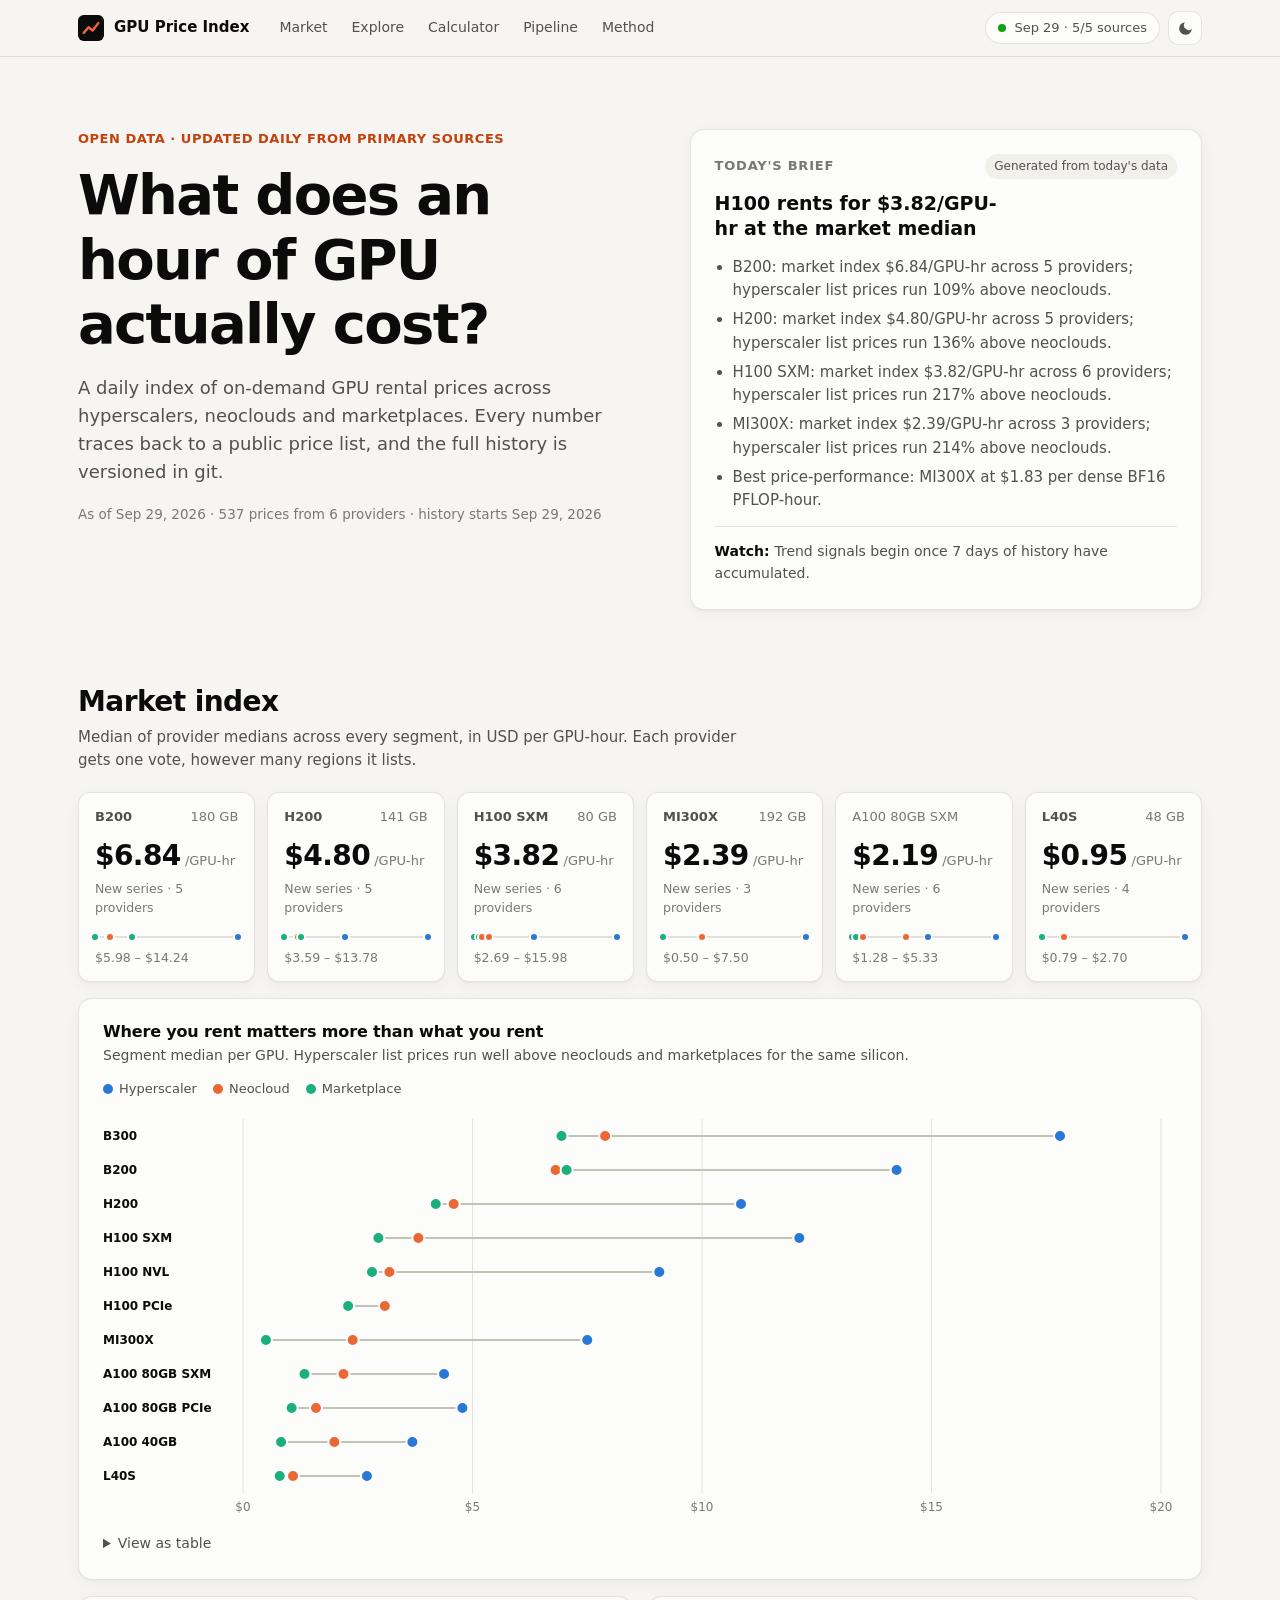
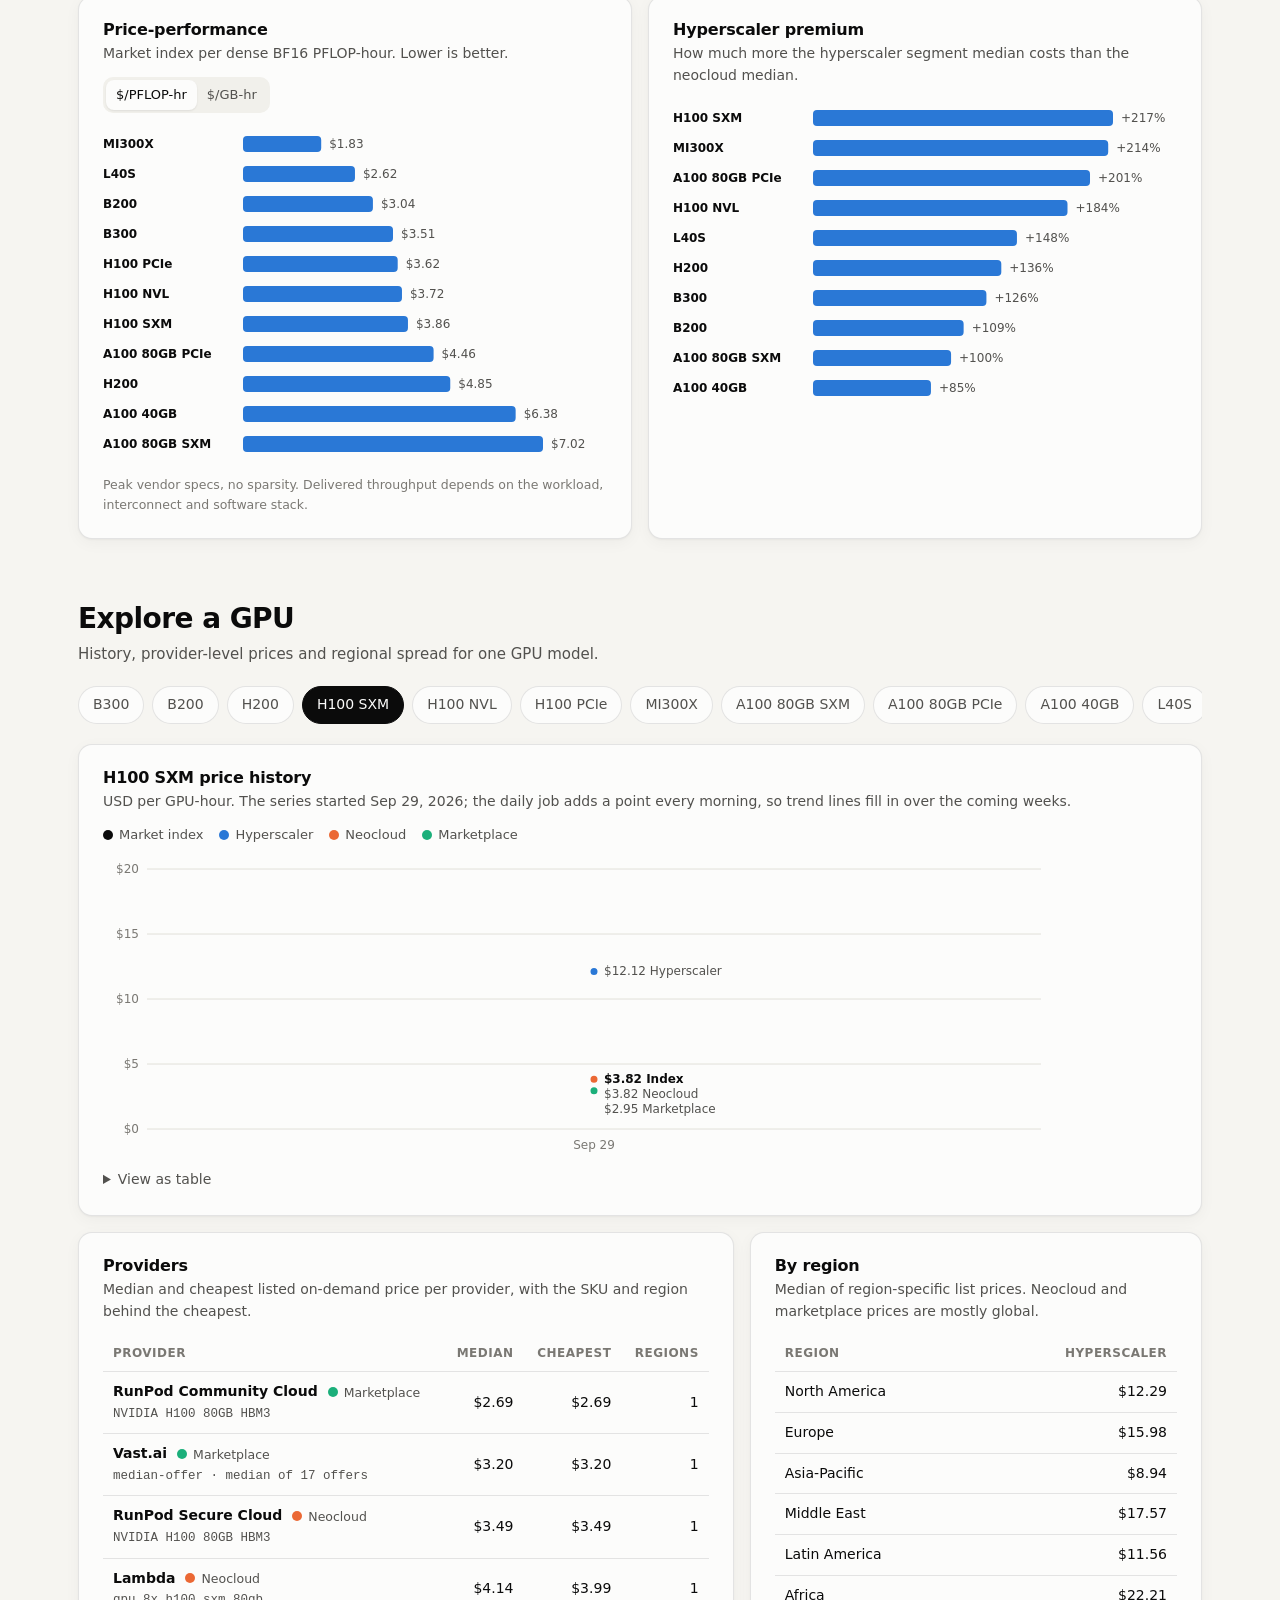
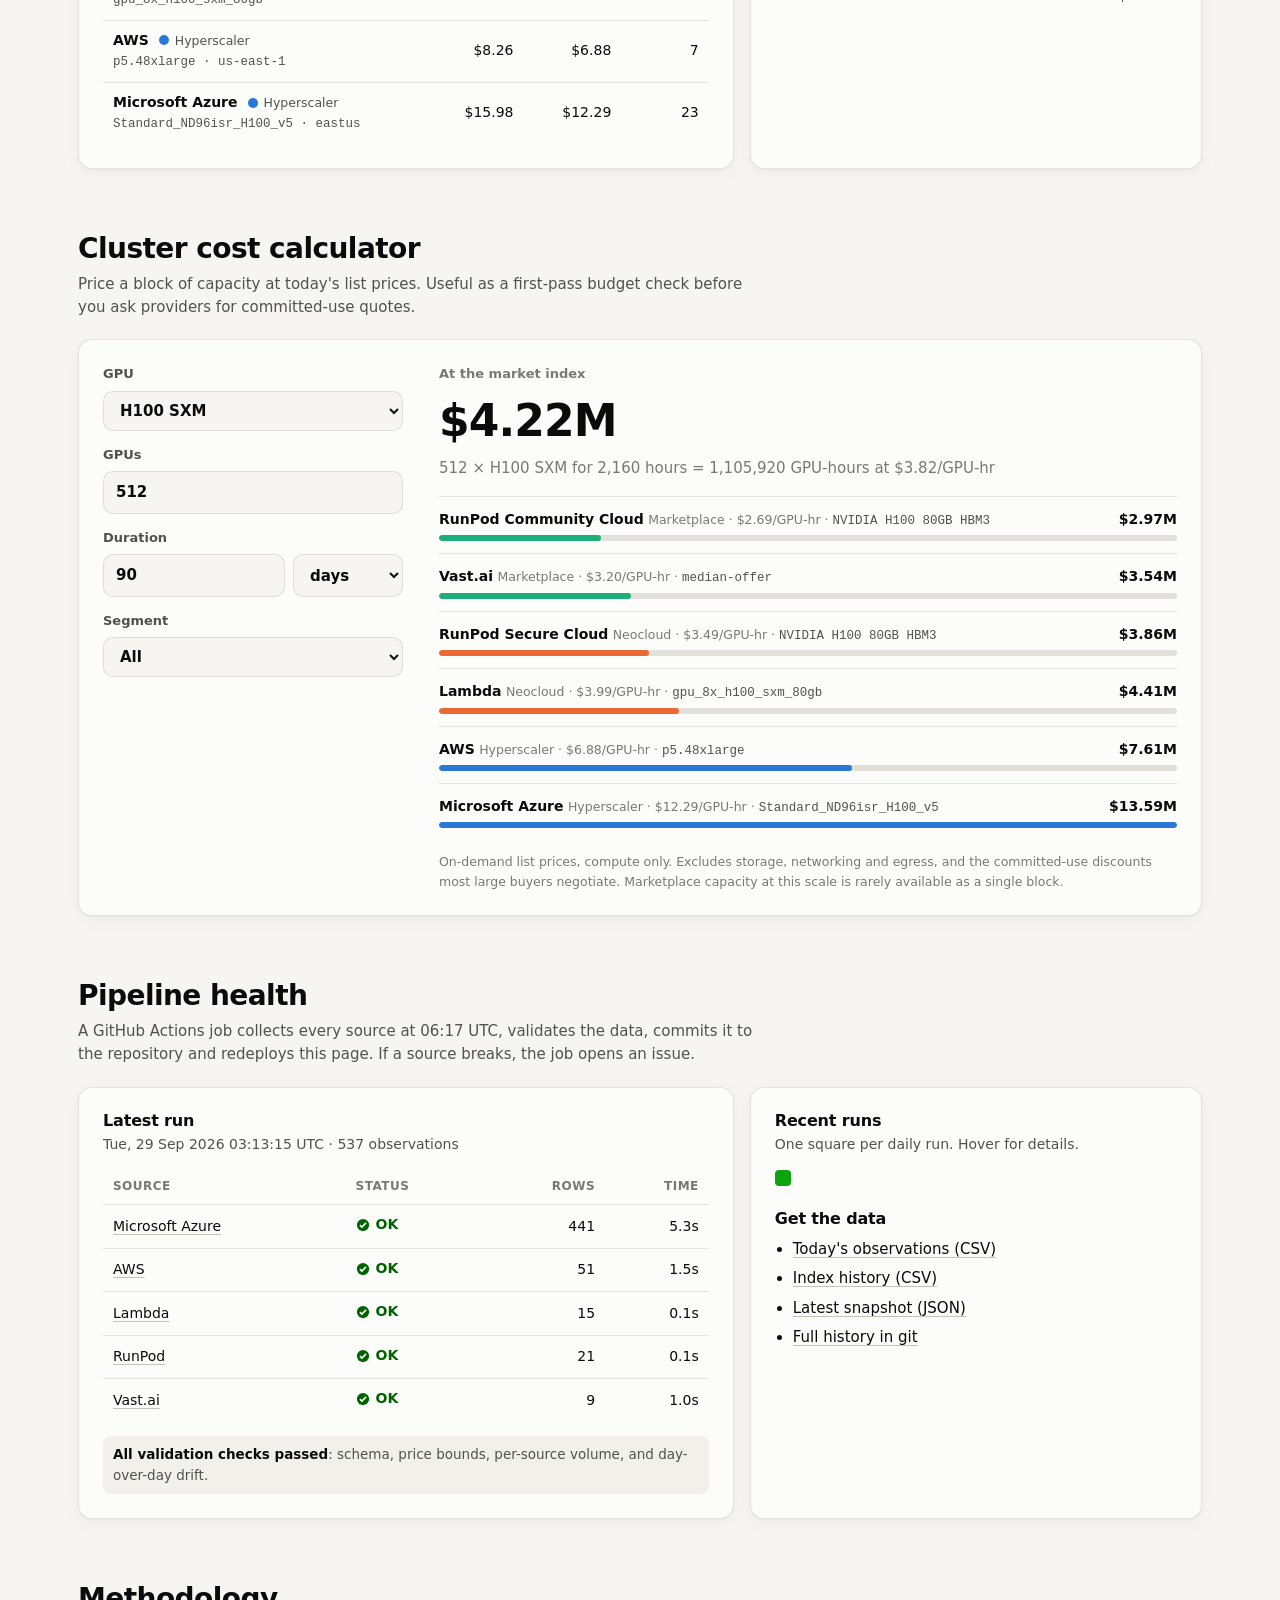
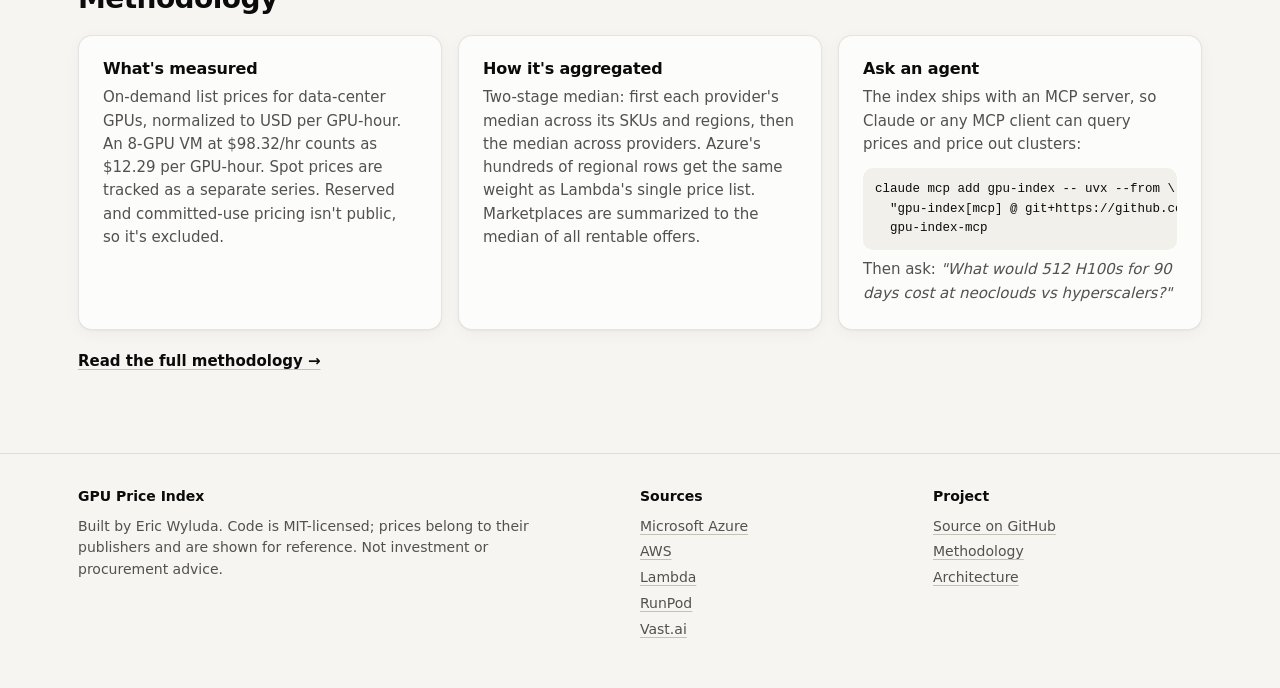
==== site/index.html @ b6bb9675 "Add dashboard, daily automation, docs and packaging - Static dashboard (site/): market tiles, segmen" ====
<!doctype html>
<html lang="en">
<head>
  <meta charset="utf-8">
  <meta name="viewport" content="width=device-width, initial-scale=1">
  <title>GPU Price Index</title>
  <meta name="description" content="An open, daily index of GPU rental prices across hyperscalers, neoclouds and marketplaces, built from primary sources.">
  <meta property="og:title" content="GPU Price Index">
  <meta property="og:description" content="Daily H100, H200, B200, MI300X and A100 rental prices from AWS, Azure, Lambda, RunPod and Vast.ai, with methodology, history and a cluster cost calculator.">
  <link rel="icon" href="data:image/svg+xml,%3Csvg xmlns='http://www.w3.org/2000/svg' viewBox='0 0 32 32'%3E%3Crect width='32' height='32' rx='7' fill='%230b0b0b'/%3E%3Cpath d='M7 22l6-7 5 4 7-9' stroke='%23eb6834' stroke-width='3' fill='none' stroke-linecap='round' stroke-linejoin='round'/%3E%3C/svg%3E">
  <link rel="stylesheet" href="styles.css">
  <script>
    try {
      const t = new URLSearchParams(location.search).get("theme") || localStorage.getItem("theme");
      if (t === "light" || t === "dark") document.documentElement.dataset.theme = t;
    } catch (_) {}
  </script>
  <script type="module" src="app.js"></script>
</head>
<body>
  <a class="skip" href="#main">Skip to content</a>
  <header class="topbar">
    <div class="wrap topbar-inner">
      <a class="brand" href="#top" aria-label="GPU Price Index home">
        <svg viewBox="0 0 32 32" aria-hidden="true"><rect width="32" height="32" rx="7"/><path d="M7 22l6-7 5 4 7-9"/></svg>
        <span>GPU Price Index</span>
      </a>
      <nav class="nav" aria-label="Sections">
        <a href="#market">Market</a>
        <a href="#explore">Explore</a>
        <a href="#calculator">Calculator</a>
        <a href="#pipeline">Pipeline</a>
        <a href="#method">Method</a>
      </nav>
      <div class="topbar-right">
        <a id="status-pill" class="pill" href="#pipeline"><span class="dot"></span><span>Loading…</span></a>
        <button id="theme-toggle" class="icon-btn" type="button" aria-label="Toggle dark mode">
          <svg viewBox="0 0 24 24" aria-hidden="true"><path d="M21 12.8A9 9 0 1 1 11.2 3a7 7 0 0 0 9.8 9.8z"/></svg>
        </button>
      </div>
    </div>
  </header>

  <main id="main">
    <section class="hero wrap" id="top">
      <div class="hero-copy">
        <p class="eyebrow">Open data · updated daily from primary sources</p>
        <h1>What does an hour of GPU actually cost?</h1>
        <p class="lede">A daily index of on-demand GPU rental prices across hyperscalers, neoclouds and marketplaces. Every number traces back to a public price list, and the full history is versioned in git.</p>
        <p class="asof" id="asof"></p>
      </div>
      <article class="brief card" id="brief" aria-live="polite">
        <div class="brief-head">
          <h2>Today's brief</h2>
          <span class="badge" id="brief-badge"></span>
        </div>
        <p class="brief-headline" id="brief-headline"></p>
        <ul id="brief-bullets"></ul>
        <p class="brief-watch" id="brief-watch"></p>
      </article>
    </section>

    <section class="wrap section" id="market" aria-labelledby="market-title">
      <div class="section-head">
        <h2 id="market-title">Market index</h2>
        <p>Median of provider medians across every segment, in USD per GPU-hour. Each provider gets one vote, however many regions it lists.</p>
      </div>
      <div class="tiles" id="tiles"></div>

      <div class="card chart-card">
        <div class="chart-head">
          <div>
            <h3>Where you rent matters more than what you rent</h3>
            <p class="sub">Segment median per GPU. Hyperscaler list prices run well above neoclouds and marketplaces for the same silicon.</p>
          </div>
          <div class="legend" aria-hidden="true">
            <span><i class="sw sw-hyperscaler"></i>Hyperscaler</span>
            <span><i class="sw sw-neocloud"></i>Neocloud</span>
            <span><i class="sw sw-marketplace"></i>Marketplace</span>
          </div>
        </div>
        <div id="ladder" class="chart" role="img" aria-label="Dot plot of segment prices per GPU"></div>
        <details class="table-view"><summary>View as table</summary><div id="ladder-table"></div></details>
      </div>

      <div class="grid-2">
        <div class="card chart-card">
          <div class="chart-head">
            <div>
              <h3>Price-performance</h3>
              <p class="sub" id="perf-sub">Market index per dense BF16 PFLOP-hour. Lower is better.</p>
            </div>
            <div class="seg-control" role="group" aria-label="Price-performance metric">
              <button type="button" data-metric="pflop" aria-pressed="true">$/PFLOP-hr</button>
              <button type="button" data-metric="memory" aria-pressed="false">$/GB-hr</button>
            </div>
          </div>
          <div id="perf" class="chart"></div>
          <p class="footnote">Peak vendor specs, no sparsity. Delivered throughput depends on the workload, interconnect and software stack.</p>
        </div>
        <div class="card chart-card">
          <div class="chart-head">
            <div>
              <h3>Hyperscaler premium</h3>
              <p class="sub">How much more the hyperscaler segment median costs than the neocloud median.</p>
            </div>
          </div>
          <div id="premium" class="chart"></div>
        </div>
      </div>
    </section>

    <section class="wrap section" id="explore" aria-labelledby="explore-title">
      <div class="section-head">
        <h2 id="explore-title">Explore a GPU</h2>
        <p>History, provider-level prices and regional spread for one GPU model.</p>
      </div>
      <div class="filter-row" role="radiogroup" aria-label="GPU model" id="gpu-picker"></div>

      <div class="card chart-card">
        <div class="chart-head">
          <div>
            <h3 id="history-title">Price history</h3>
            <p class="sub" id="history-sub"></p>
          </div>
          <div class="legend" id="history-legend" aria-hidden="true"></div>
        </div>
        <div id="history" class="chart"></div>
        <details class="table-view"><summary>View as table</summary><div id="history-table"></div></details>
      </div>

      <div class="grid-2 grid-wide-left">
        <div class="card">
          <h3>Providers</h3>
          <p class="sub">Median and cheapest listed on-demand price per provider, with the SKU and region behind the cheapest.</p>
          <div class="table-wrap" id="providers"></div>
        </div>
        <div class="card">
          <h3>By region</h3>
          <p class="sub">Median of region-specific list prices. Neocloud and marketplace prices are mostly global.</p>
          <div class="table-wrap" id="regional"></div>
        </div>
      </div>
    </section>

    <section class="wrap section" id="calculator" aria-labelledby="calc-title">
      <div class="section-head">
        <h2 id="calc-title">Cluster cost calculator</h2>
        <p>Price a block of capacity at today's list prices. Useful as a first-pass budget check before you ask providers for committed-use quotes.</p>
      </div>
      <div class="card calc">
        <form id="calc-form" class="calc-form" autocomplete="off">
          <label>GPU<select id="calc-gpu" name="gpu"></select></label>
          <label>GPUs<input id="calc-count" name="count" type="number" inputmode="numeric" min="1" step="1" value="512"></label>
          <label>Duration
            <span class="joined">
              <input id="calc-duration" name="duration" type="number" inputmode="decimal" min="1" step="1" value="90">
              <select id="calc-unit" name="unit">
                <option value="1">hours</option>
                <option value="24" selected>days</option>
                <option value="730">months</option>
              </select>
            </span>
          </label>
          <label>Segment
            <select id="calc-segment" name="segment">
              <option value="">All</option>
              <option value="hyperscaler">Hyperscaler</option>
              <option value="neocloud">Neocloud</option>
              <option value="marketplace">Marketplace</option>
            </select>
          </label>
        </form>
        <div class="calc-result">
          <div class="calc-hero">
            <span class="label">At the market index</span>
            <strong id="calc-total"></strong>
            <span class="muted" id="calc-detail"></span>
          </div>
          <div id="calc-quotes"></div>
          <p class="footnote">On-demand list prices, compute only. Excludes storage, networking and egress, and the committed-use discounts most large buyers negotiate. Marketplace capacity at this scale is rarely available as a single block.</p>
        </div>
      </div>
    </section>

    <section class="wrap section" id="pipeline" aria-labelledby="pipeline-title">
      <div class="section-head">
        <h2 id="pipeline-title">Pipeline health</h2>
        <p>A GitHub Actions job collects every source at 06:17 UTC, validates the data, commits it to the repository and redeploys this page. If a source breaks, the job opens an issue.</p>
      </div>
      <div class="grid-2 grid-wide-left">
        <div class="card">
          <h3>Latest run</h3>
          <p class="sub" id="run-sub"></p>
          <div class="table-wrap" id="sources"></div>
          <div id="validation"></div>
        </div>
        <div class="card">
          <h3>Recent runs</h3>
          <p class="sub">One square per daily run. Hover for details.</p>
          <div id="runs" class="runs"></div>
          <h3 class="mt">Get the data</h3>
          <ul class="downloads">
            <li><a href="data/observations-latest.csv" download>Today's observations (CSV)</a></li>
            <li><a href="data/index-history.csv" download>Index history (CSV)</a></li>
            <li><a href="data/latest.json">Latest snapshot (JSON)</a></li>
            <li><a href="https://github.com/ewyluda/gpu-rental-rate/tree/main/data/observations">Full history in git</a></li>
          </ul>
        </div>
      </div>
    </section>

    <section class="wrap section" id="method" aria-labelledby="method-title">
      <div class="section-head">
        <h2 id="method-title">Methodology</h2>
      </div>
      <div class="grid-3">
        <div class="card prose">
          <h3>What's measured</h3>
          <p>On-demand list prices for data-center GPUs, normalized to USD per GPU-hour. An 8-GPU VM at $98.32/hr counts as $12.29 per GPU-hour. Spot prices are tracked as a separate series. Reserved and committed-use pricing isn't public, so it's excluded.</p>
        </div>
        <div class="card prose">
          <h3>How it's aggregated</h3>
          <p>Two-stage median: first each provider's median across its SKUs and regions, then the median across providers. Azure's hundreds of regional rows get the same weight as Lambda's single price list. Marketplaces are summarized to the median of all rentable offers.</p>
        </div>
        <div class="card prose">
          <h3>Ask an agent</h3>
          <p>The index ships with an MCP server, so Claude or any MCP client can query prices and price out clusters:</p>
          <pre><code>claude mcp add gpu-index -- uvx --from \
  "gpu-index[mcp] @ git+https://github.com/ewyluda/gpu-rental-rate" \
  gpu-index-mcp</code></pre>
          <p>Then ask: <em>"What would 512 H100s for 90 days cost at neoclouds vs hyperscalers?"</em></p>
        </div>
      </div>
      <p class="method-link"><a href="https://github.com/ewyluda/gpu-rental-rate/blob/main/docs/methodology.md">Read the full methodology →</a></p>
    </section>
  </main>

  <footer class="footer">
    <div class="wrap footer-inner">
      <div>
        <strong>GPU Price Index</strong>
        <p>Built by Eric Wyluda. Code is MIT-licensed; prices belong to their publishers and are shown for reference. Not investment or procurement advice.</p>
      </div>
      <div>
        <strong>Sources</strong>
        <ul id="source-links"></ul>
      </div>
      <div>
        <strong>Project</strong>
        <ul>
          <li><a href="https://github.com/ewyluda/gpu-rental-rate">Source on GitHub</a></li>
          <li><a href="https://github.com/ewyluda/gpu-rental-rate/blob/main/docs/methodology.md">Methodology</a></li>
          <li><a href="https://github.com/ewyluda/gpu-rental-rate/blob/main/docs/architecture.md">Architecture</a></li>
        </ul>
      </div>
    </div>
  </footer>
  <div id="tooltip" class="tooltip" role="status" hidden></div>
</body>
</html>
---- site/styles.css ----
/* ---- Tokens ------------------------------------------------------------ */
:root {
  color-scheme: light;
  --page: #f6f5f1;
  --surface: #fcfcfb;
  --surface-2: #f1f0eb;
  --ink: #0b0b0b;
  --ink-2: #52514e;
  --muted: #7a7873;
  --grid: #e1e0d9;
  --axis: #c3c2b7;
  --border: rgba(11, 11, 11, 0.1);
  --accent: #c2410c;
  --s-hyperscaler: #2a78d6;
  --s-neocloud: #eb6834;
  --s-marketplace: #1baf7a;
  --s-index: #0b0b0b;
  --bar: #2a78d6;
  --good: #0ca30c;
  --good-ink: #006300;
  --warn: #b45309;
  --critical: #d03b3b;
  --shadow: 0 1px 2px rgba(11, 11, 11, 0.04), 0 4px 16px rgba(11, 11, 11, 0.04);
  --radius: 14px;
  --sans: system-ui, -apple-system, "Segoe UI", Roboto, sans-serif;
  --mono: ui-monospace, "SF Mono", Menlo, Consolas, monospace;
}

@media (prefers-color-scheme: dark) {
  :root:not([data-theme="light"]) {
    color-scheme: dark;
    --page: #0d0d0d;
    --surface: #1a1a19;
    --surface-2: #232321;
    --ink: #ffffff;
    --ink-2: #c3c2b7;
    --muted: #8f8d86;
    --grid: #2c2c2a;
    --axis: #45453f;
    --border: rgba(255, 255, 255, 0.1);
    --accent: #f08a5d;
    --s-hyperscaler: #3987e5;
    --s-neocloud: #d95926;
    --s-marketplace: #199e70;
    --s-index: #ffffff;
    --bar: #3987e5;
    --good-ink: #0ca30c;
    --warn: #fab219;
    --shadow: none;
  }
}

:root[data-theme="dark"] {
  color-scheme: dark;
  --page: #0d0d0d;
  --surface: #1a1a19;
  --surface-2: #232321;
  --ink: #ffffff;
  --ink-2: #c3c2b7;
  --muted: #8f8d86;
  --grid: #2c2c2a;
  --axis: #45453f;
  --border: rgba(255, 255, 255, 0.1);
  --accent: #f08a5d;
  --s-hyperscaler: #3987e5;
  --s-neocloud: #d95926;
  --s-marketplace: #199e70;
  --s-index: #ffffff;
  --bar: #3987e5;
  --good-ink: #0ca30c;
  --warn: #fab219;
  --shadow: none;
}

/* ---- Base -------------------------------------------------------------- */
* { box-sizing: border-box; }
html { scroll-behavior: smooth; scroll-padding-top: 72px; }
@media (prefers-reduced-motion: reduce) { html { scroll-behavior: auto; } }
body {
  margin: 0;
  background: var(--page);
  color: var(--ink);
  font: 15px/1.55 var(--sans);
  -webkit-font-smoothing: antialiased;
  overflow-x: hidden;
}
a { color: inherit; text-underline-offset: 3px; text-decoration-color: var(--axis); }
a:hover { text-decoration-color: currentColor; }
h1, h2, h3 { line-height: 1.15; margin: 0; letter-spacing: -0.01em; }
h3 { font-size: 16px; font-weight: 650; }
p { margin: 0; }
.wrap { width: 100%; max-width: 1180px; margin: 0 auto; padding: 0 16px; }
@media (min-width: 720px) { .wrap { padding: 0 28px; } }
.skip { position: absolute; left: -999px; top: 8px; background: var(--surface); padding: 8px 12px; z-index: 50; }
.skip:focus { left: 8px; }
:focus-visible { outline: 2px solid var(--s-hyperscaler); outline-offset: 2px; border-radius: 4px; }
.muted { color: var(--muted); }
.sub { color: var(--ink-2); font-size: 14px; margin-top: 4px; }
.footnote { color: var(--muted); font-size: 12.5px; margin-top: 12px; }
.mt { margin-top: 24px; }
.num { font-variant-numeric: tabular-nums; }

/* ---- Top bar ----------------------------------------------------------- */
.topbar {
  position: sticky; top: 0; z-index: 20;
  background: color-mix(in srgb, var(--page) 85%, transparent);
  backdrop-filter: saturate(1.4) blur(10px);
  border-bottom: 1px solid var(--border);
}
.topbar-inner { display: flex; align-items: center; gap: 20px; height: 56px; }
.brand { display: flex; align-items: center; gap: 10px; font-weight: 700; text-decoration: none; white-space: nowrap; }
.brand svg { width: 26px; height: 26px; }
.brand rect { fill: var(--ink); }
.brand path { stroke: var(--s-neocloud); stroke-width: 3; fill: none; stroke-linecap: round; stroke-linejoin: round; }
.nav { display: none; gap: 4px; }
.nav a { text-decoration: none; color: var(--ink-2); padding: 6px 10px; border-radius: 8px; font-size: 14px; }
.nav a:hover { background: var(--surface-2); color: var(--ink); }
@media (min-width: 900px) { .nav { display: flex; } }
.topbar-right { margin-left: auto; display: flex; align-items: center; gap: 8px; }
.pill {
  display: inline-flex; align-items: center; gap: 8px; text-decoration: none;
  font-size: 13px; color: var(--ink-2); padding: 5px 12px; border-radius: 999px;
  background: var(--surface); border: 1px solid var(--border); white-space: nowrap;
}
.pill .dot { width: 8px; height: 8px; border-radius: 50%; background: var(--muted); }
.pill.ok .dot { background: var(--good); }
.pill.bad .dot { background: var(--critical); }
@media (max-width: 520px) {
  .pill { padding: 5px 10px; }
  .pill span:last-child { display: none; }
  .brand span { font-size: 15px; }
}
.icon-btn {
  width: 34px; height: 34px; display: grid; place-items: center; border-radius: 10px; cursor: pointer;
  background: var(--surface); border: 1px solid var(--border); color: var(--ink-2);
}
.icon-btn svg { width: 17px; height: 17px; fill: currentColor; }

/* ---- Hero -------------------------------------------------------------- */
.hero { display: grid; gap: 28px; padding-top: 48px; padding-bottom: 12px; }
@media (min-width: 960px) { .hero { grid-template-columns: 1.1fr 1fr; align-items: start; padding-top: 72px; gap: 48px; } }
.eyebrow { font-size: 13px; font-weight: 600; letter-spacing: 0.04em; text-transform: uppercase; color: var(--accent); }
.hero h1 { font-size: clamp(34px, 5.4vw, 56px); font-weight: 750; letter-spacing: -0.03em; margin-top: 14px; text-wrap: balance; }
.lede { font-size: 18px; color: var(--ink-2); margin-top: 18px; max-width: 34em; text-wrap: pretty; }
.asof { margin-top: 18px; font-size: 13.5px; color: var(--muted); }

.card { background: var(--surface); border: 1px solid var(--border); border-radius: var(--radius); padding: 20px; box-shadow: var(--shadow); min-width: 0; }
@media (min-width: 720px) { .card { padding: 24px; } }
.brief-head { display: flex; justify-content: space-between; align-items: center; gap: 12px; }
.brief-head h2 { font-size: 13px; text-transform: uppercase; letter-spacing: 0.06em; color: var(--muted); font-weight: 650; }
.badge { font-size: 12px; padding: 3px 9px; border-radius: 999px; background: var(--surface-2); color: var(--ink-2); white-space: nowrap; }
.brief-headline { font-size: 19px; font-weight: 650; margin-top: 12px; line-height: 1.35; text-wrap: balance; }
.brief ul { margin: 14px 0 0; padding-left: 18px; color: var(--ink-2); }
.brief li { margin: 6px 0; }
.brief-watch { margin-top: 14px; padding-top: 14px; border-top: 1px solid var(--border); font-size: 14px; color: var(--ink-2); }
.brief-watch::before { content: "Watch: "; font-weight: 650; color: var(--ink); }

/* ---- Sections ---------------------------------------------------------- */
.section { padding-top: 64px; }
.section-head { margin-bottom: 20px; max-width: 46em; }
.section-head h2 { font-size: 28px; font-weight: 720; letter-spacing: -0.02em; }
.section-head p { color: var(--ink-2); margin-top: 8px; }
.grid-2, .grid-3 { display: grid; gap: 16px; margin-top: 16px; }
@media (min-width: 900px) {
  .grid-2 { grid-template-columns: 1fr 1fr; }
  .grid-wide-left { grid-template-columns: 1.45fr 1fr; }
  .grid-3 { grid-template-columns: repeat(3, 1fr); }
}

/* ---- Tiles ------------------------------------------------------------- */
.tiles { display: grid; gap: 12px; grid-template-columns: repeat(2, minmax(0, 1fr)); margin-bottom: 16px; }
@media (min-width: 720px) { .tiles { grid-template-columns: repeat(3, minmax(0, 1fr)); } }
@media (min-width: 1080px) { .tiles { grid-template-columns: repeat(6, minmax(0, 1fr)); } }
.tile {
  background: var(--surface); border: 1px solid var(--border); border-radius: 12px; padding: 14px 16px;
  text-align: left; font: inherit; color: inherit; cursor: pointer; box-shadow: var(--shadow);
  transition: border-color 0.15s;
}
.tile:hover { border-color: var(--axis); }
.tile-name { font-size: 13px; color: var(--ink-2); font-weight: 600; display: flex; justify-content: space-between; gap: 6px; }
.tile-name span:last-child { color: var(--muted); font-weight: 500; }
.tile-value { font-size: 28px; font-weight: 720; letter-spacing: -0.02em; margin-top: 6px; }
.tile-value small { font-size: 13px; font-weight: 500; color: var(--muted); letter-spacing: 0; }
.tile-meta { font-size: 12.5px; color: var(--muted); margin-top: 2px; }
.range { position: relative; height: 18px; margin-top: 10px; }
.range::before { content: ""; position: absolute; left: 0; right: 0; top: 8px; height: 2px; border-radius: 2px; background: var(--grid); }
.range i { position: absolute; top: 4px; width: 10px; height: 10px; margin-left: -5px; border-radius: 50%; border: 2px solid var(--surface); }

/* ---- Charts ------------------------------------------------------------ */
.chart-card { margin-top: 16px; }
.grid-2 .chart-card { margin-top: 0; }
.chart-head { display: flex; flex-wrap: wrap; justify-content: space-between; align-items: flex-start; gap: 12px 24px; margin-bottom: 12px; }
.chart { width: 100%; min-height: 60px; }
.chart svg { display: block; width: 100%; height: auto; overflow: visible; }
.chart text { fill: var(--muted); font: 12px var(--sans); font-variant-numeric: tabular-nums; }
.chart .label { fill: var(--ink); font-weight: 600; }
.chart .label-2 { fill: var(--ink-2); }
.chart .gridline { stroke: var(--grid); stroke-width: 1; }
.chart .axisline { stroke: var(--axis); stroke-width: 1; }
.chart .connector { stroke: var(--axis); stroke-width: 2; stroke-linecap: round; }
.chart .dot { stroke: var(--surface); stroke-width: 2; }
.chart .hit { fill: transparent; cursor: default; }
.chart .hit:hover + .dot, .chart .row:hover .dot { r: 7; }
.chart .bar { fill: var(--bar); }
.chart .row:hover .bar { opacity: 0.85; }
.chart .line { fill: none; stroke-width: 2; stroke-linejoin: round; stroke-linecap: round; }
.chart .crosshair { stroke: var(--axis); stroke-width: 1; }
.chart .empty { fill: var(--muted); font-size: 13px; }
.legend { display: flex; flex-wrap: wrap; gap: 6px 16px; font-size: 13px; color: var(--ink-2); }
.legend span { display: inline-flex; align-items: center; gap: 6px; white-space: nowrap; }
.sw { width: 10px; height: 10px; border-radius: 50%; display: inline-block; }
.sw-line { width: 14px; height: 2px; border-radius: 2px; }
.sw-hyperscaler { background: var(--s-hyperscaler); }
.sw-neocloud { background: var(--s-neocloud); }
.sw-marketplace { background: var(--s-marketplace); }
.sw-index { background: var(--s-index); }
.seg-control { display: inline-flex; background: var(--surface-2); border-radius: 10px; padding: 3px; }
.seg-control button {
  font: inherit; font-size: 13px; border: 0; background: transparent; color: var(--ink-2);
  padding: 5px 10px; border-radius: 8px; cursor: pointer;
}
.seg-control button[aria-pressed="true"] { background: var(--surface); color: var(--ink); box-shadow: 0 1px 2px rgba(0, 0, 0, 0.08); }
.table-view { margin-top: 12px; font-size: 14px; }
.table-view summary { cursor: pointer; color: var(--ink-2); }
.table-view[open] summary { margin-bottom: 8px; }

.tooltip {
  position: fixed; z-index: 40; pointer-events: none; min-width: 140px; max-width: 280px;
  background: var(--surface); color: var(--ink); border: 1px solid var(--border); border-radius: 10px;
  padding: 10px 12px; font-size: 13px; box-shadow: 0 8px 24px rgba(0, 0, 0, 0.14);
}
.tooltip b { display: block; margin-bottom: 4px; }
.tooltip .tt-row { display: flex; justify-content: space-between; gap: 16px; font-variant-numeric: tabular-nums; }
.tooltip .tt-row span:first-child { display: inline-flex; align-items: center; gap: 6px; color: var(--ink-2); }

/* ---- Filters & tables -------------------------------------------------- */
.filter-row { display: flex; gap: 8px; overflow-x: auto; padding-bottom: 4px; scrollbar-width: thin; }
.chip {
  font: inherit; font-size: 14px; white-space: nowrap; cursor: pointer; padding: 7px 14px; border-radius: 999px;
  border: 1px solid var(--border); background: var(--surface); color: var(--ink-2);
}
.chip[aria-checked="true"] { background: var(--ink); color: var(--surface); border-color: var(--ink); }
.table-wrap { overflow-x: auto; margin-top: 12px; }
table { width: 100%; border-collapse: collapse; font-size: 14px; }
th, td { text-align: left; padding: 9px 10px; border-bottom: 1px solid var(--border); white-space: nowrap; }
th { font-size: 12px; font-weight: 600; color: var(--muted); text-transform: uppercase; letter-spacing: 0.04em; }
td.r, th.r { text-align: right; font-variant-numeric: tabular-nums; }
tr:last-child td { border-bottom: 0; }
.mono { font-family: var(--mono); font-size: 12.5px; color: var(--ink-2); }
.seg-tag { display: inline-flex; align-items: center; gap: 6px; font-size: 12.5px; color: var(--ink-2); }
.prov { display: flex; flex-wrap: wrap; align-items: center; gap: 4px 10px; }
td .mono { margin-top: 2px; }
.wrap-any { white-space: normal; overflow-wrap: anywhere; }
#providers td:first-child { white-space: normal; min-width: 220px; }

/* ---- Calculator -------------------------------------------------------- */
.calc { display: grid; gap: 24px; }
@media (min-width: 900px) { .calc { grid-template-columns: 300px 1fr; gap: 36px; } }
.calc-form { display: grid; gap: 14px; align-content: start; }
.calc-form label { display: grid; gap: 6px; font-size: 13px; font-weight: 600; color: var(--ink-2); }
.calc-form input, .calc-form select {
  font: inherit; font-size: 15px; color: var(--ink); background: var(--page); width: 100%; min-width: 0;
  border: 1px solid var(--border); border-radius: 10px; padding: 9px 12px;
}
.joined { display: grid; grid-template-columns: 1fr 110px; gap: 8px; }
.calc-hero { display: grid; gap: 2px; padding-bottom: 16px; border-bottom: 1px solid var(--border); }
.calc-hero .label { font-size: 13px; color: var(--muted); font-weight: 600; }
.calc-hero strong { font-size: clamp(32px, 5vw, 44px); font-weight: 750; letter-spacing: -0.02em; }
.quote { display: grid; grid-template-columns: minmax(0, 1fr) auto; gap: 4px 16px; padding: 12px 0; border-bottom: 1px solid var(--border); font-size: 14px; }
.quote:last-child { border-bottom: 0; }
.quote .q-total { font-weight: 650; font-variant-numeric: tabular-nums; text-align: right; }
.quote .q-meta { color: var(--muted); font-size: 12.5px; }
.quote .q-bar { grid-column: 1 / -1; height: 6px; border-radius: 3px; background: var(--grid); overflow: hidden; }
.quote .q-bar i { display: block; height: 100%; border-radius: 3px; }

/* ---- Pipeline ---------------------------------------------------------- */
.status { display: inline-flex; align-items: center; gap: 6px; font-weight: 600; }
.status svg { width: 14px; height: 14px; }
.status.ok { color: var(--good-ink); }
.status.bad { color: var(--critical); }
.notes { margin: 14px 0 0; padding: 0; list-style: none; font-size: 13.5px; }
.notes li { padding: 8px 10px; border-radius: 8px; background: var(--surface-2); margin-top: 6px; color: var(--ink-2); }
.notes li strong { color: var(--ink); }
.runs { display: flex; flex-wrap: wrap; gap: 4px; margin-top: 14px; }
.runs i { width: 16px; height: 16px; border-radius: 4px; background: var(--good); }
.runs i.bad { background: var(--critical); }
.runs i.none { background: var(--grid); }
.downloads { margin: 10px 0 0; padding-left: 18px; }
.downloads li { margin: 6px 0; }

/* ---- Method & footer --------------------------------------------------- */
.prose p { color: var(--ink-2); margin-top: 8px; }
pre { background: var(--surface-2); border-radius: 10px; padding: 12px; overflow-x: auto; font-size: 12.5px; margin: 12px 0 0; }
code { font-family: var(--mono); }
.method-link { margin-top: 20px; font-weight: 600; }
.footer { margin-top: 80px; border-top: 1px solid var(--border); padding: 32px 0 48px; font-size: 14px; color: var(--ink-2); }
.footer-inner { display: grid; gap: 24px; }
@media (min-width: 900px) { .footer-inner { grid-template-columns: 2fr 1fr 1fr; } }
.footer strong { color: var(--ink); }
.footer p { margin-top: 8px; max-width: 36em; }
.footer ul { list-style: none; padding: 0; margin: 8px 0 0; }
.footer li { margin: 4px 0; }

.loading .chart, .loading .tiles { opacity: 0.5; }

@media (forced-colors: active) {
  .dot, .sw, .runs i { forced-color-adjust: none; }
}
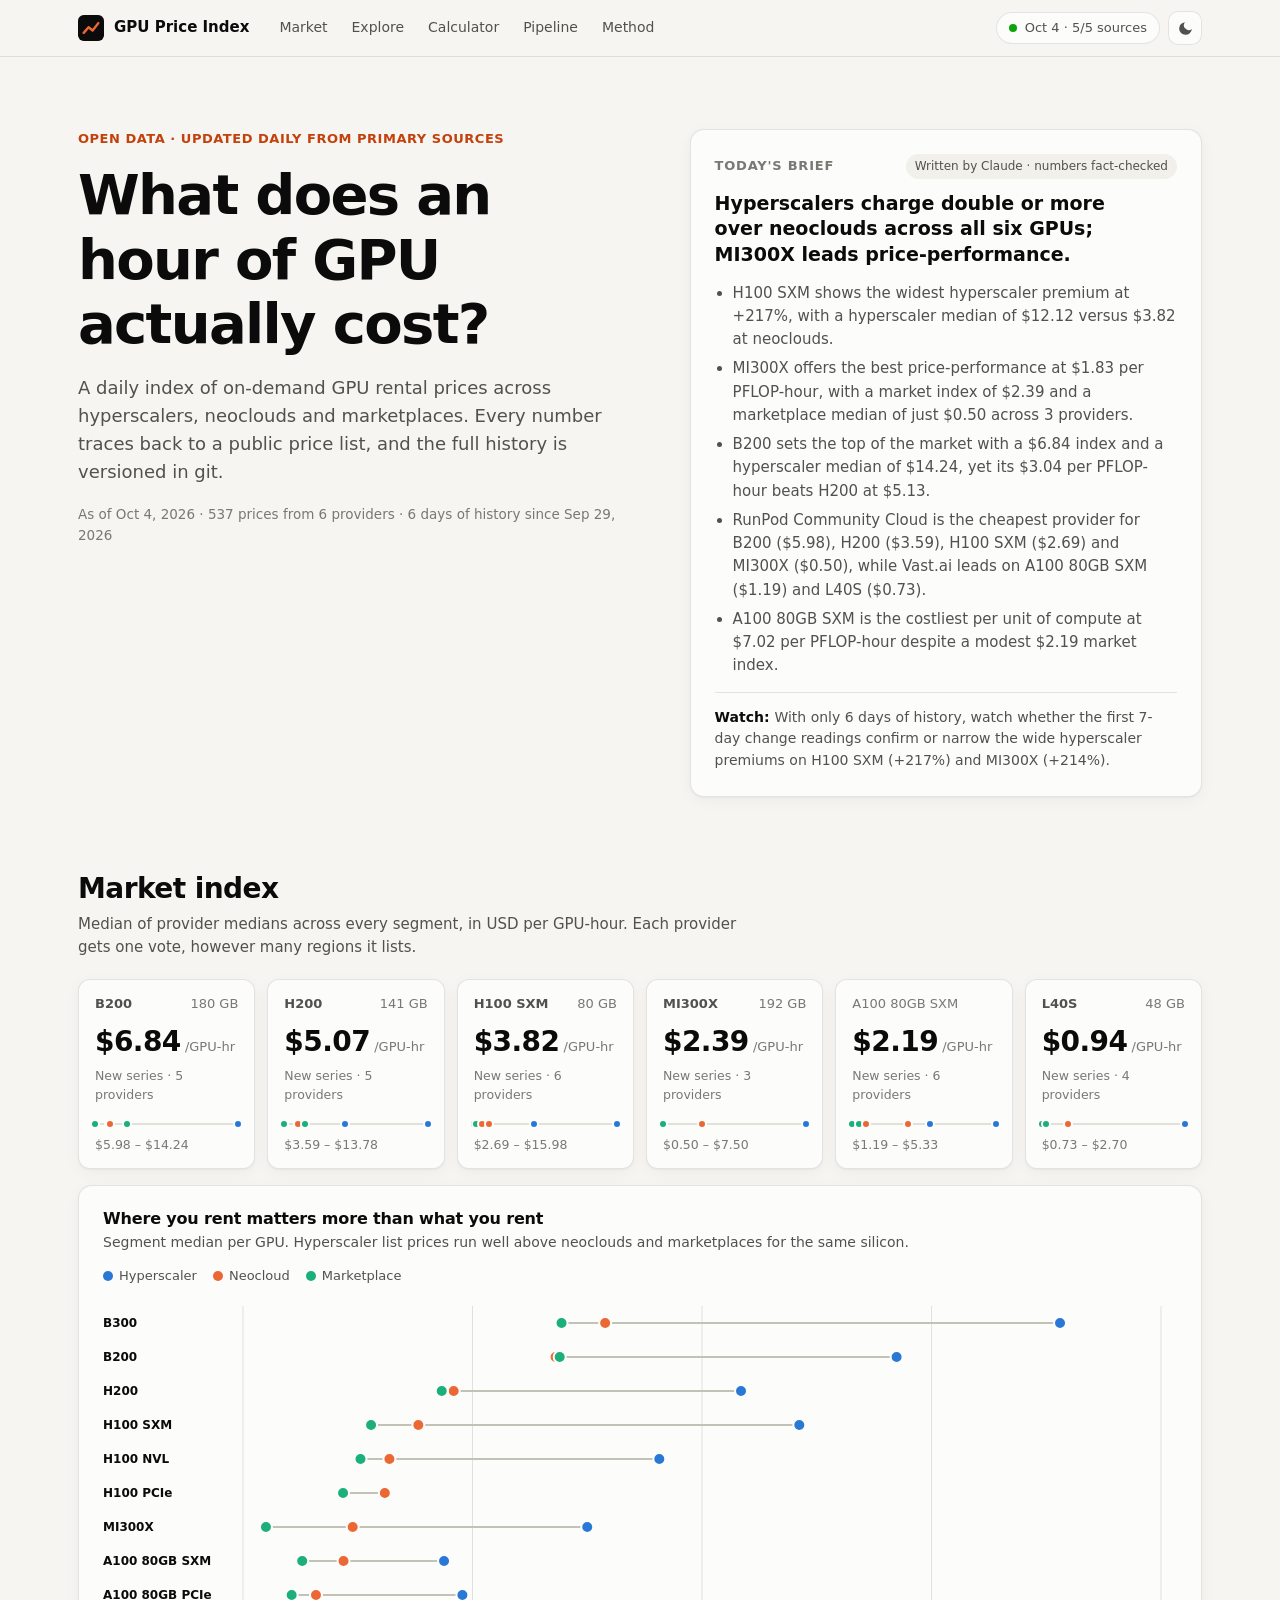
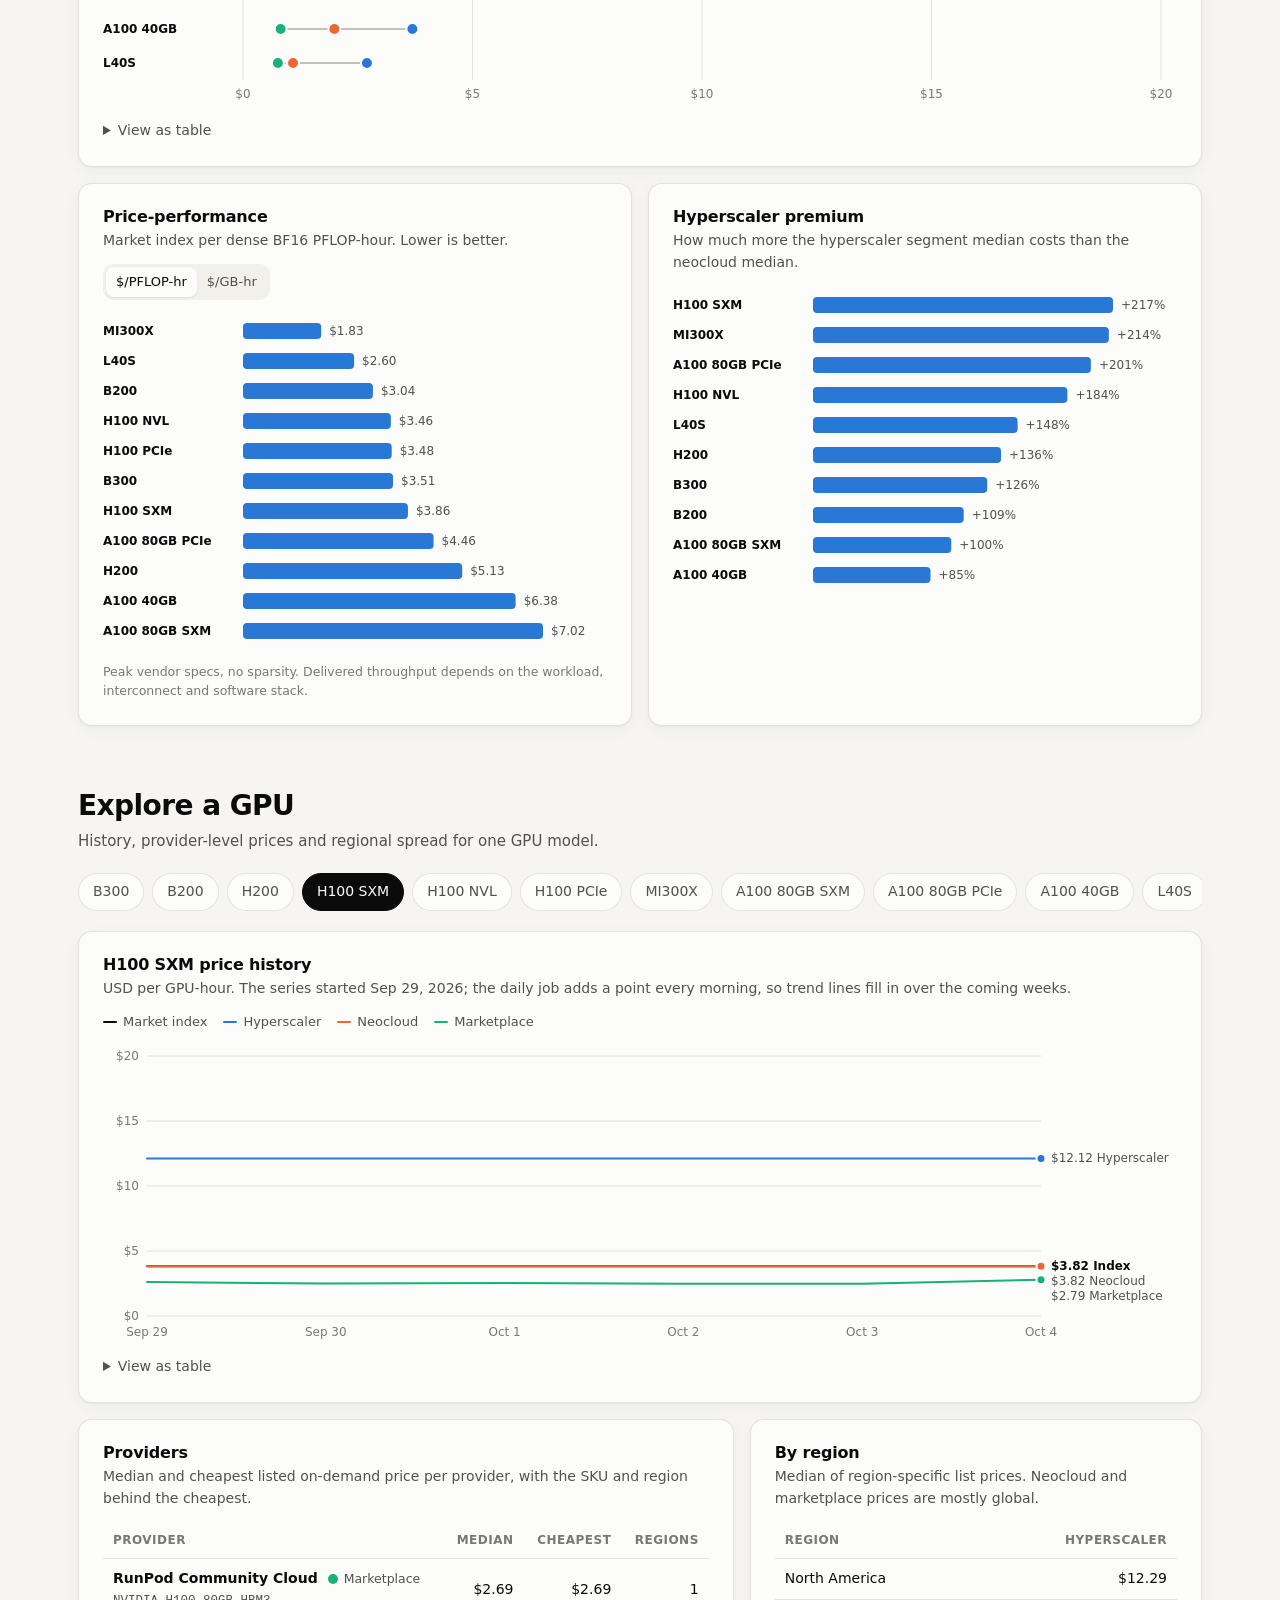
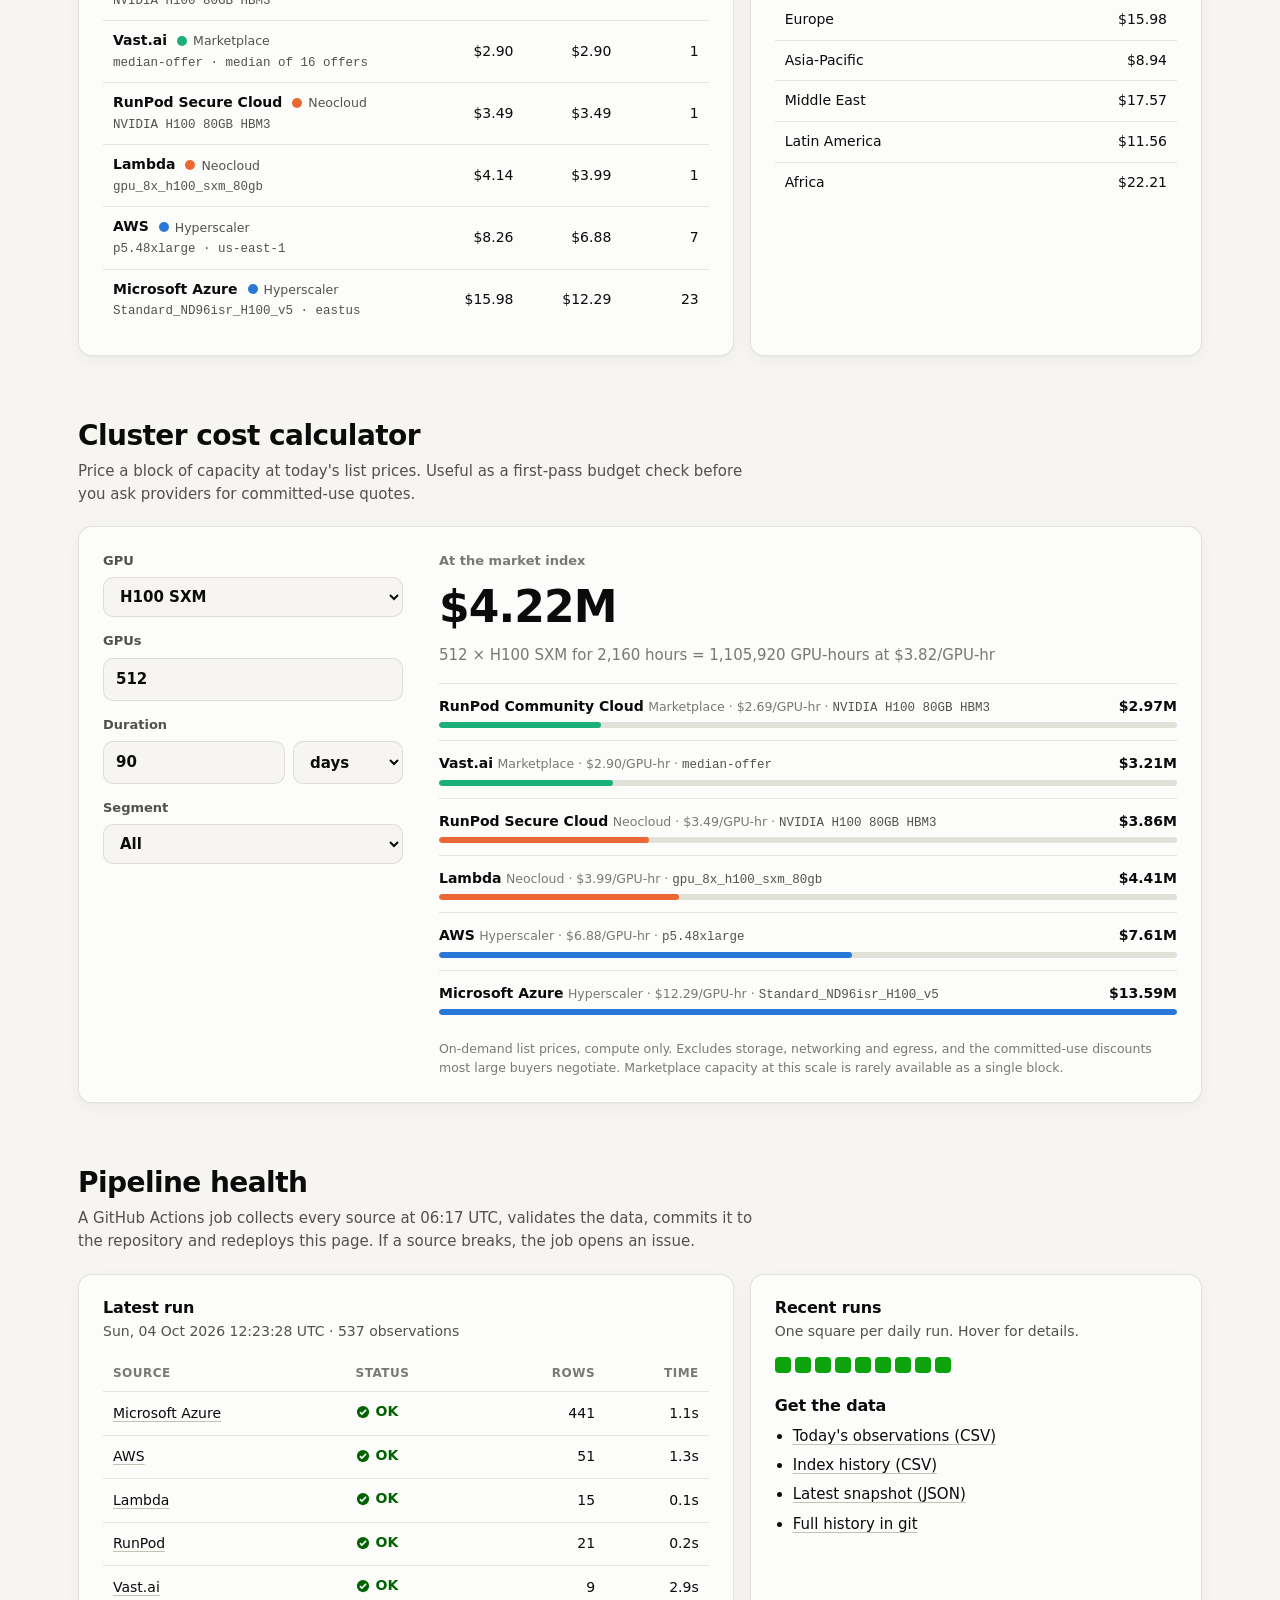
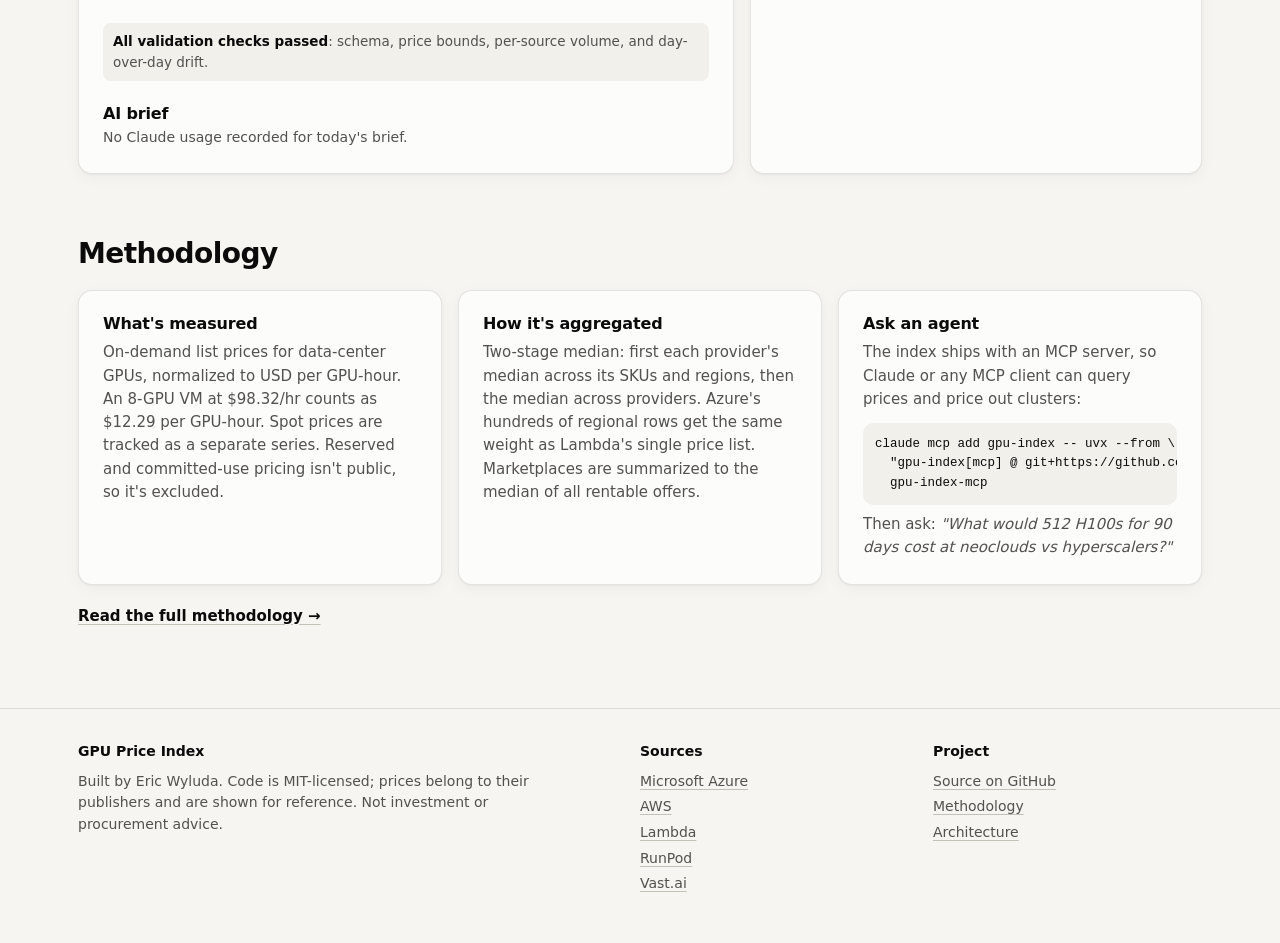
==== commit 3f57959b: "Record Claude token usage and cost for the daily brief Track requests, input/output tokens and USD p" ====
--- a/site/index.html
+++ b/site/index.html
@@ -57,6 +57,7 @@
         <p class="brief-headline" id="brief-headline"></p>
         <ul id="brief-bullets"></ul>
         <p class="brief-watch" id="brief-watch"></p>
+        <p class="brief-cost" id="brief-cost" hidden></p>
       </article>
     </section>
 
@@ -194,6 +195,8 @@
           <p class="sub" id="run-sub"></p>
           <div class="table-wrap" id="sources"></div>
           <div id="validation"></div>
+          <h3 class="mt">AI brief</h3>
+          <p class="sub" id="ai-usage">No Claude usage recorded for today's brief.</p>
         </div>
         <div class="card">
           <h3>Recent runs</h3>
--- a/site/styles.css
+++ b/site/styles.css
@@ -153,6 +153,7 @@
 .brief ul { margin: 14px 0 0; padding-left: 18px; color: var(--ink-2); }
 .brief li { margin: 6px 0; }
 .brief-watch { margin-top: 14px; padding-top: 14px; border-top: 1px solid var(--border); font-size: 14px; color: var(--ink-2); }
+.brief-cost { margin-top: 10px; font-size: 12.5px; color: var(--muted); }
 .brief-watch::before { content: "Watch: "; font-weight: 650; color: var(--ink); }
 
 /* ---- Sections ---------------------------------------------------------- */
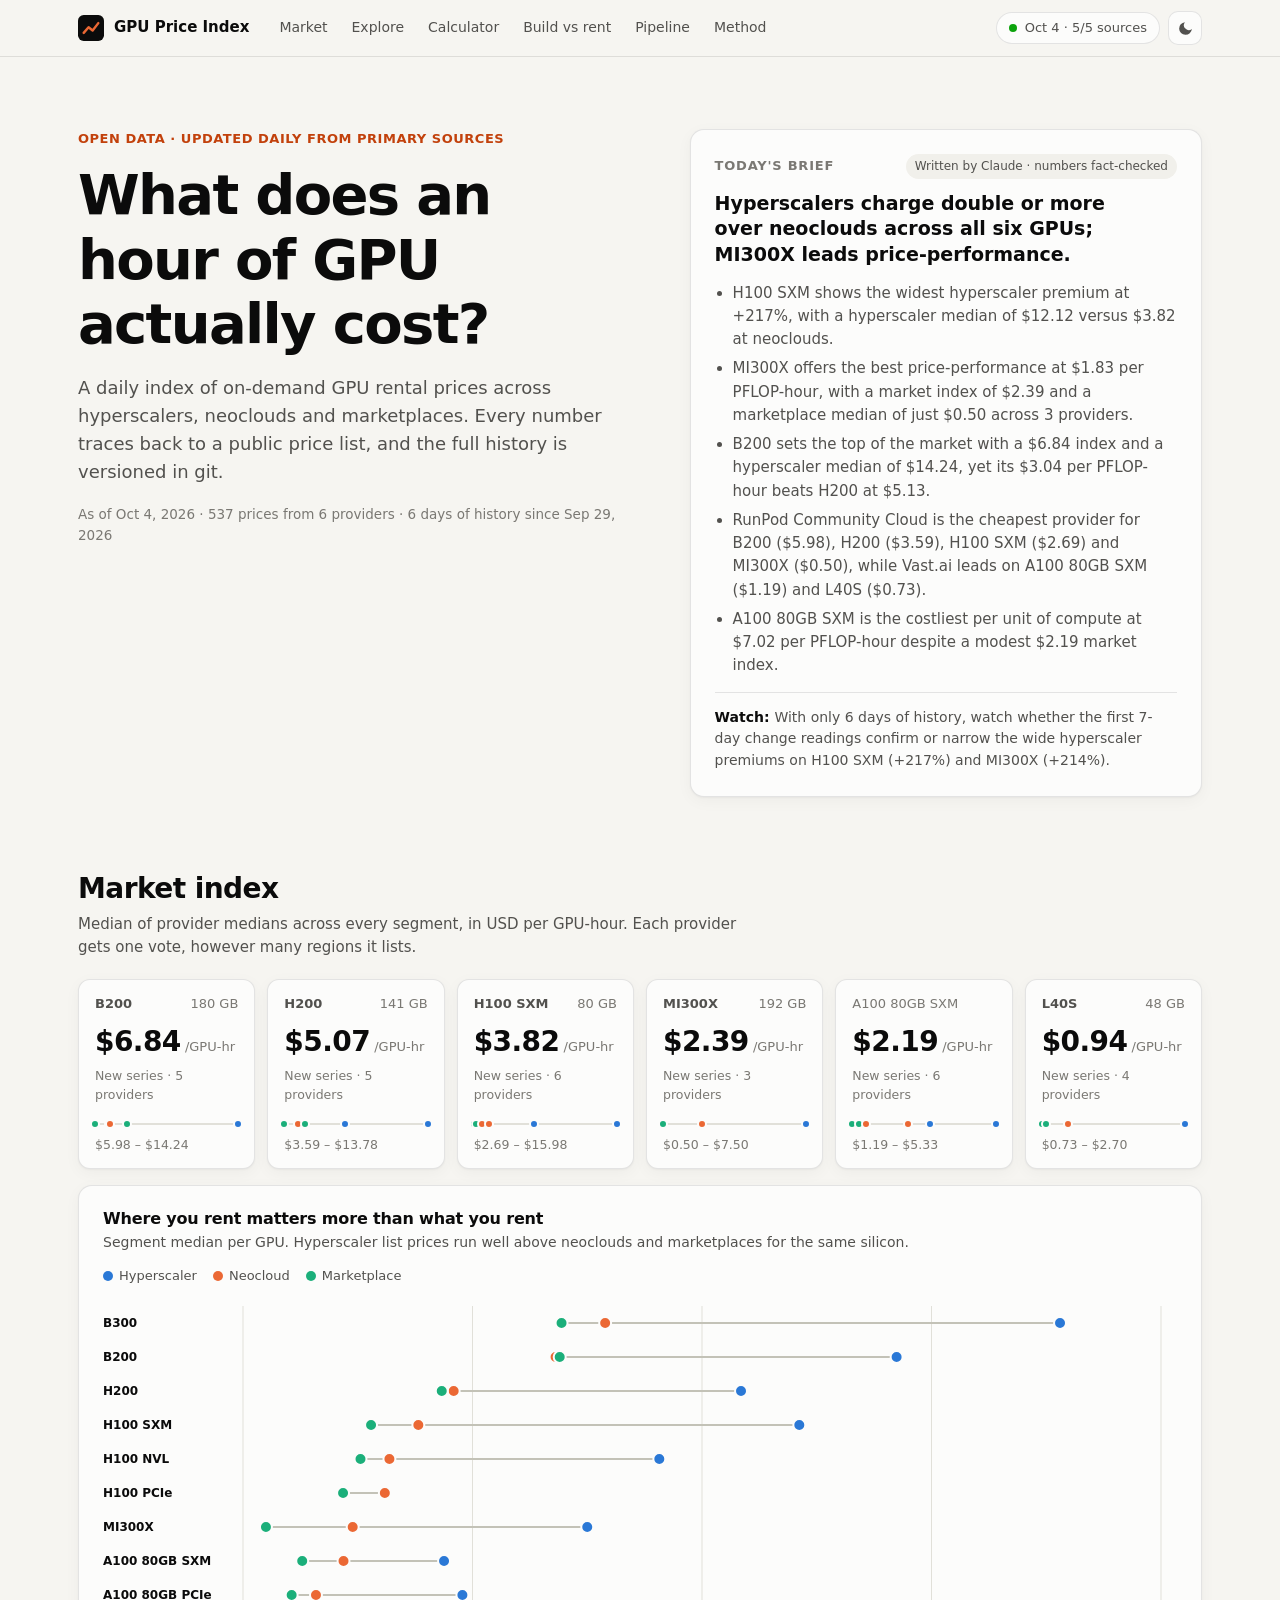
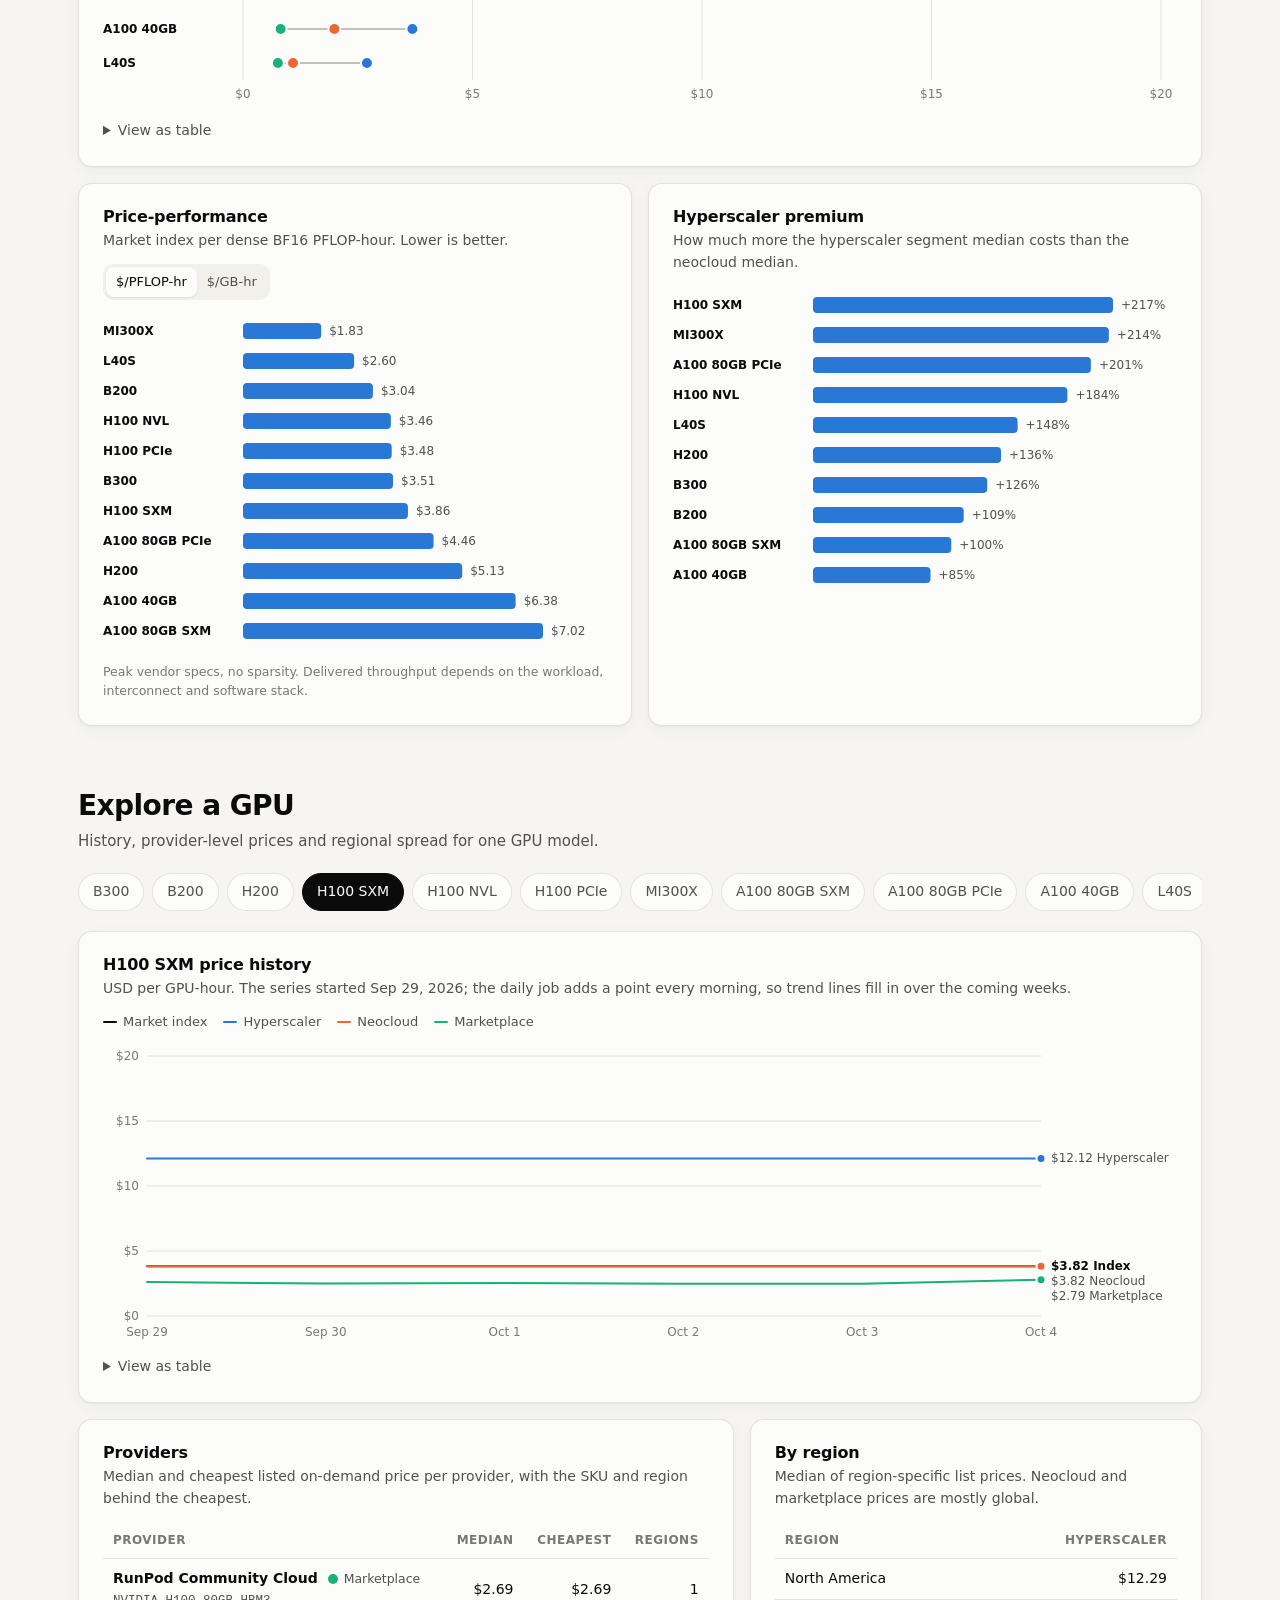
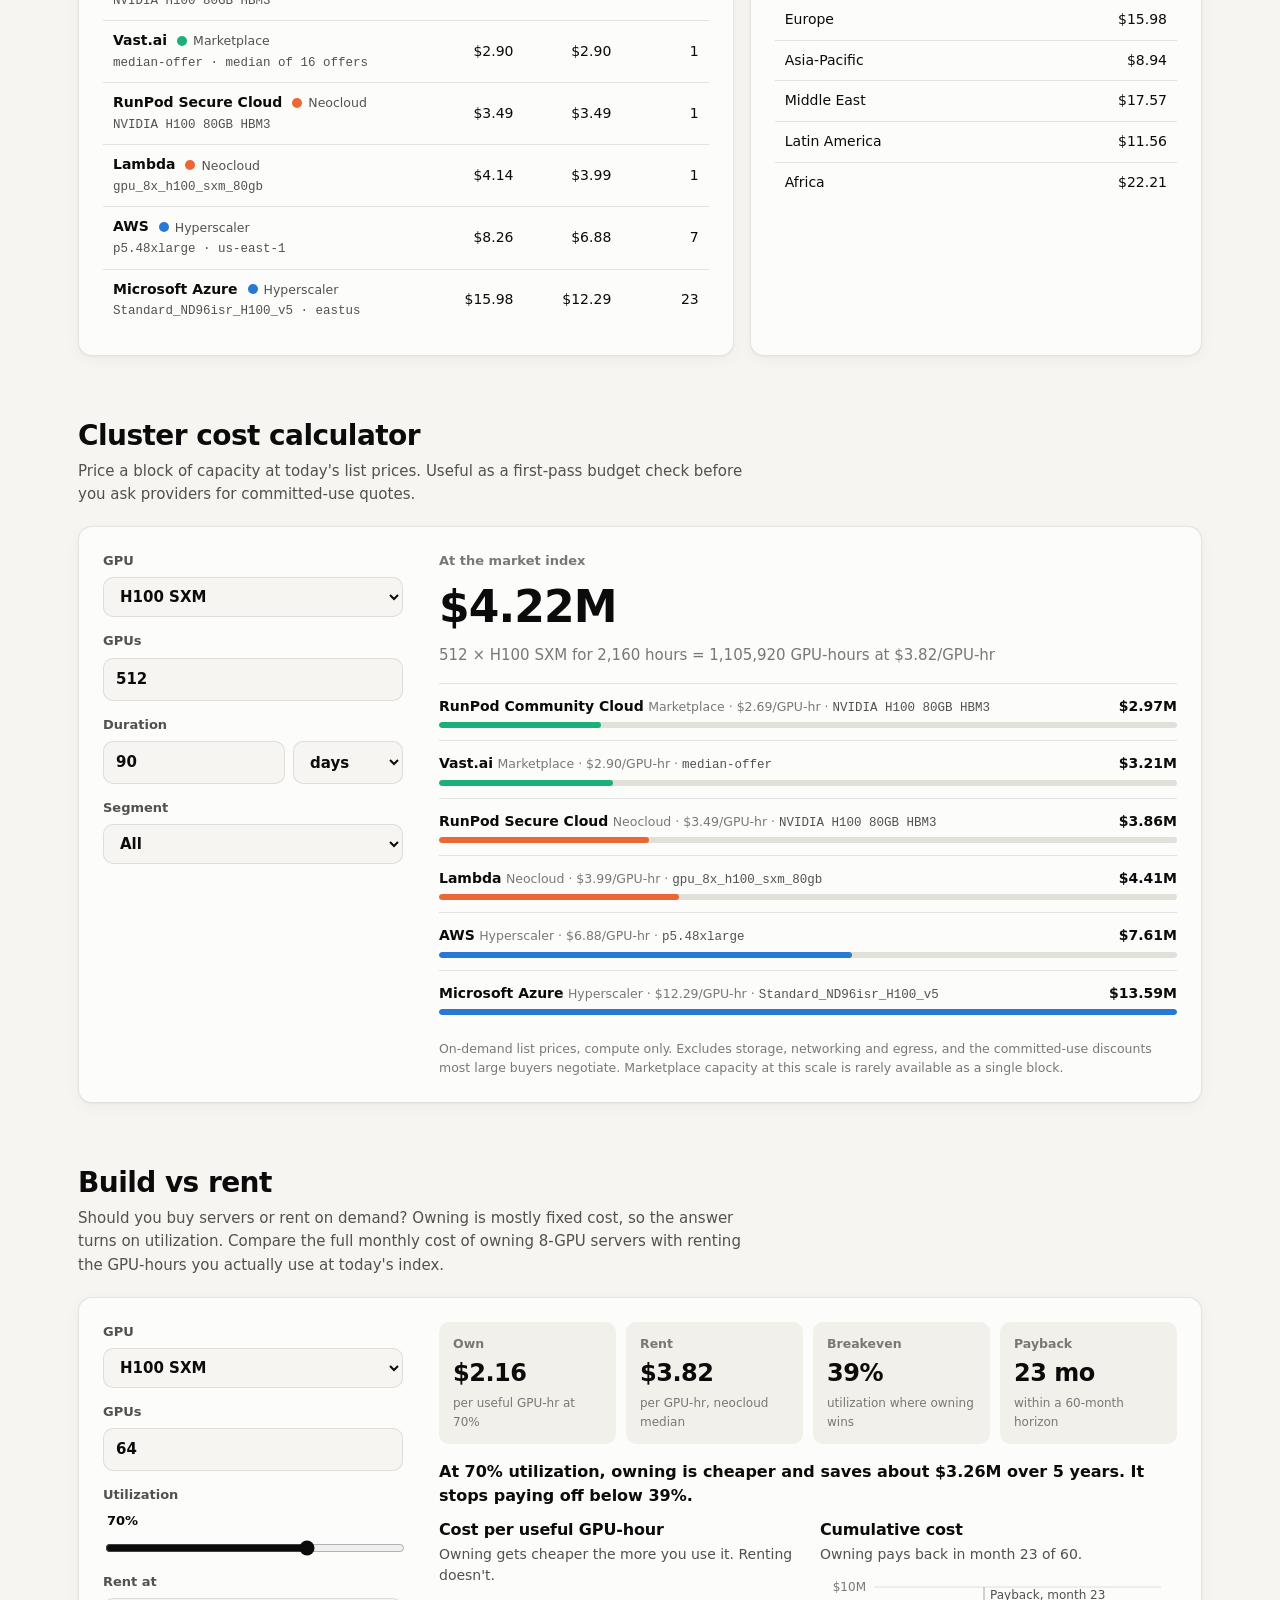
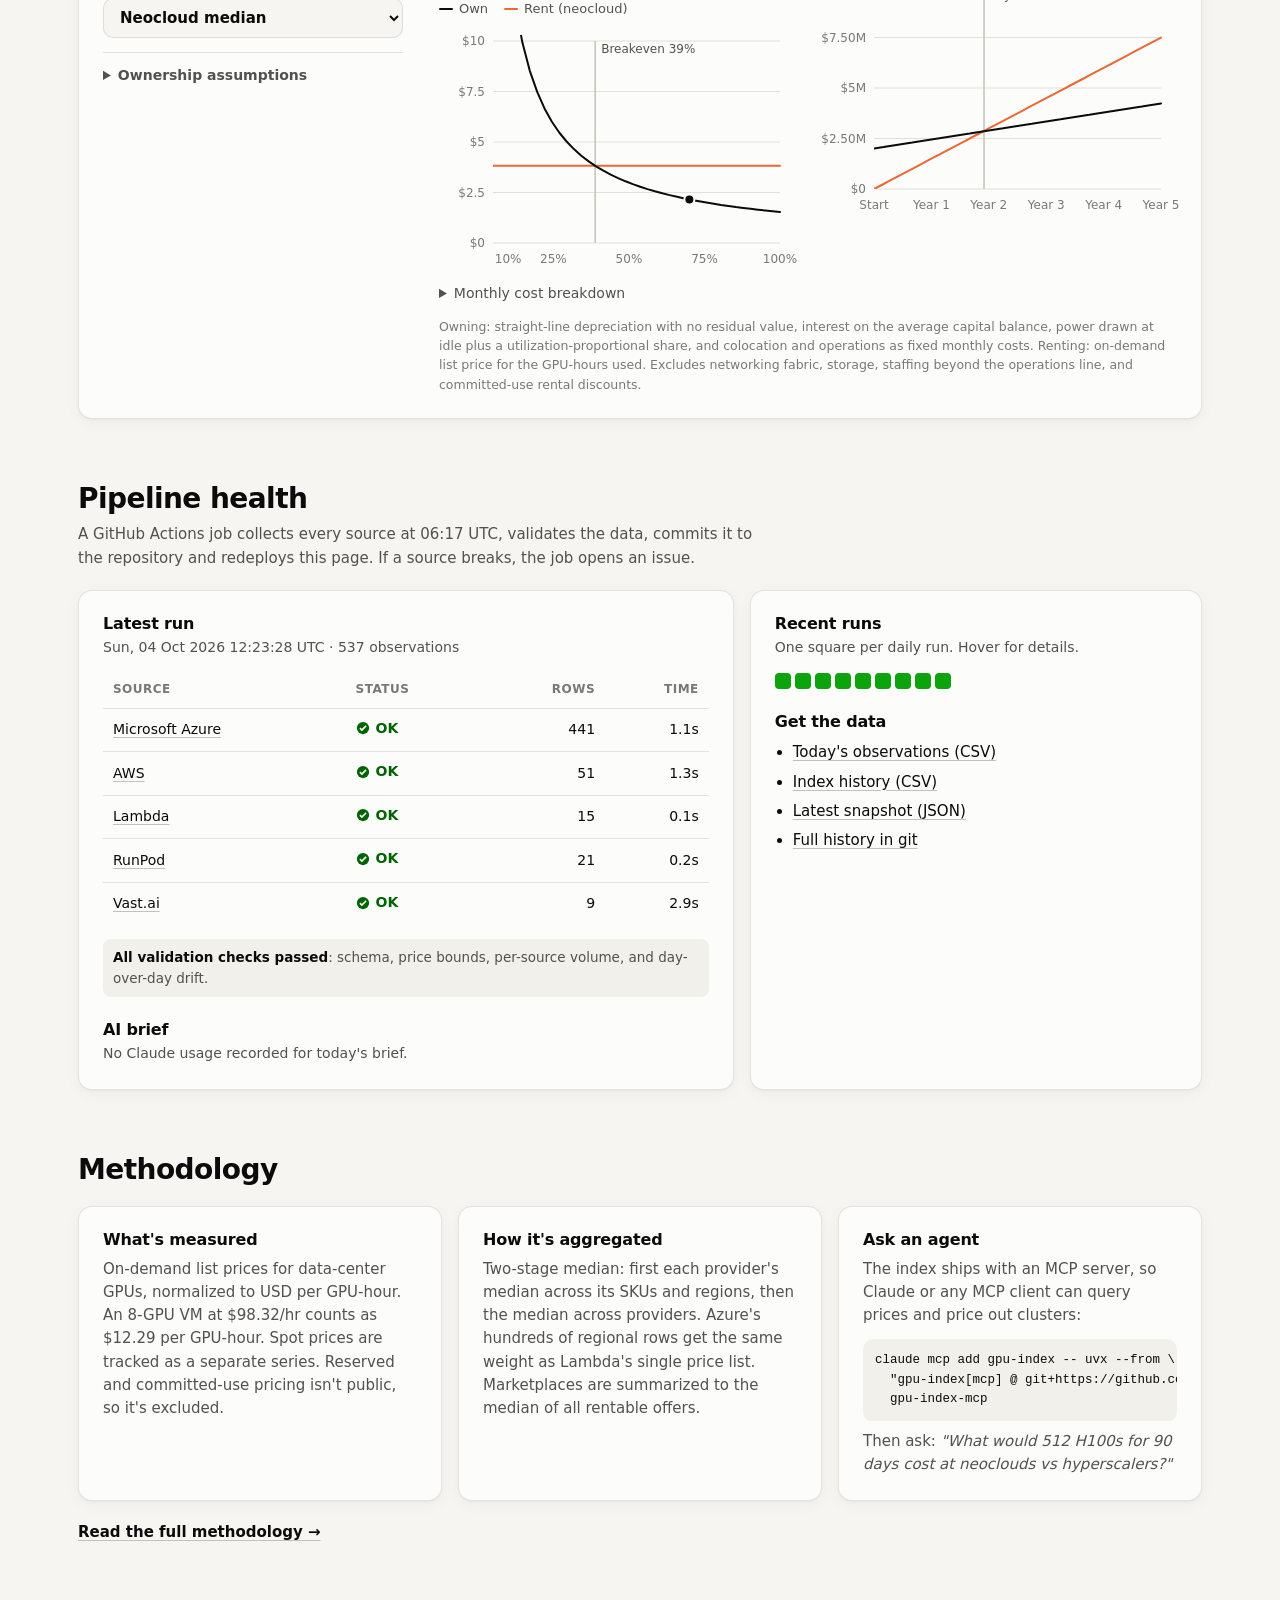
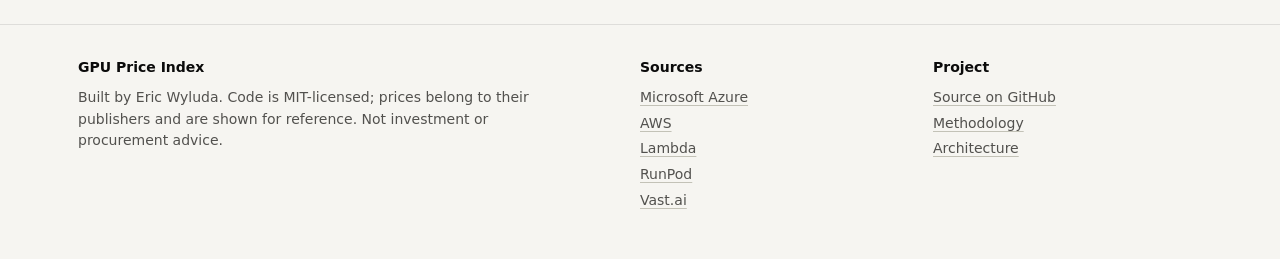
==== commit a3b9e64a: "Add build-vs-rent calculator Compare the full monthly cost of owning 8-GPU servers (depreciation, co" ====
--- a/site/index.html
+++ b/site/index.html
@@ -29,6 +29,7 @@
         <a href="#market">Market</a>
         <a href="#explore">Explore</a>
         <a href="#calculator">Calculator</a>
+        <a href="#own">Build vs rent</a>
         <a href="#pipeline">Pipeline</a>
         <a href="#method">Method</a>
       </nav>
@@ -184,6 +185,72 @@
       </div>
     </section>
 
+    <section class="wrap section" id="own" aria-labelledby="own-title">
+      <div class="section-head">
+        <h2 id="own-title">Build vs rent</h2>
+        <p>Should you buy servers or rent on demand? Owning is mostly fixed cost, so the answer turns on utilization. Compare the full monthly cost of owning 8-GPU servers with renting the GPU-hours you actually use at today's index.</p>
+      </div>
+      <div class="card calc">
+        <form id="own-form" class="calc-form" autocomplete="off">
+          <label>GPU<select id="own-gpu" name="gpu"></select></label>
+          <label>GPUs<input id="own-count" name="count" type="number" inputmode="numeric" min="1" step="8" value="64"></label>
+          <label>Utilization <output id="own-util-out" for="own-util">70%</output>
+            <input id="own-util" name="util" type="range" min="5" max="100" step="1" value="70">
+          </label>
+          <label>Rent at
+            <select id="own-segment" name="segment">
+              <option value="neocloud">Neocloud median</option>
+              <option value="index">Market index</option>
+              <option value="hyperscaler">Hyperscaler median</option>
+              <option value="marketplace">Marketplace median</option>
+            </select>
+          </label>
+          <details class="assumptions">
+            <summary>Ownership assumptions</summary>
+            <p class="footnote">Server price and power are illustrative placeholders. Enter your vendor quote and contracted rates for a real decision.</p>
+            <div class="assumption-grid">
+              <label>Server price (8 GPUs)<input data-key="capex_per_server_usd" type="number" min="1000" step="1000"></label>
+              <label>Server power (kW)<input data-key="server_kw" type="number" min="0.1" step="0.1"></label>
+              <label>Depreciation (years)<input data-key="depreciation_years" type="number" min="1" max="10" step="0.5"></label>
+              <label>Cost of capital (%)<input data-key="cost_of_capital" data-pct type="number" min="0" max="50" step="0.5"></label>
+              <label>PUE<input data-key="pue" type="number" min="1" max="3" step="0.05"></label>
+              <label>Electricity ($/kWh)<input data-key="power_usd_per_kwh" type="number" min="0" step="0.005"></label>
+              <label>Colocation ($/kW-month)<input data-key="colo_usd_per_kw_month" type="number" min="0" step="5"></label>
+              <label>Operations (% of capex/yr)<input data-key="ops_pct_per_year" data-pct type="number" min="0" max="50" step="0.5"></label>
+            </div>
+            <button type="button" class="link-btn" id="own-reset">Reset to defaults</button>
+          </details>
+        </form>
+        <div class="calc-result">
+          <div class="own-tiles" id="own-tiles"></div>
+          <p class="own-verdict" id="own-verdict" aria-live="polite"></p>
+          <div class="grid-2 own-charts">
+            <div>
+              <div class="chart-head">
+                <div>
+                  <h3>Cost per useful GPU-hour</h3>
+                  <p class="sub">Owning gets cheaper the more you use it. Renting doesn't.</p>
+                </div>
+                <div class="legend" id="own-legend" aria-hidden="true"></div>
+              </div>
+              <div id="own-curve" class="chart"></div>
+            </div>
+            <div>
+              <div class="chart-head">
+                <div>
+                  <h3>Cumulative cost</h3>
+                  <p class="sub" id="own-cum-sub"></p>
+                </div>
+              </div>
+              <div id="own-cum" class="chart"></div>
+            </div>
+          </div>
+          <details class="table-view"><summary>Monthly cost breakdown</summary><div id="own-breakdown"></div></details>
+          <p class="footnote">Owning: straight-line depreciation with no residual value, interest on the average capital balance, power drawn at idle plus a utilization-proportional share, and colocation and operations as fixed monthly costs. Renting: on-demand list price for the GPU-hours used. Excludes networking fabric, storage, staffing beyond the operations line, and committed-use rental discounts.</p>
+        </div>
+      </div>
+    </section>
+
     <section class="wrap section" id="pipeline" aria-labelledby="pipeline-title">
       <div class="section-head">
         <h2 id="pipeline-title">Pipeline health</h2>
--- a/site/styles.css
+++ b/site/styles.css
@@ -307,3 +307,23 @@
 @media (forced-colors: active) {
   .dot, .sw, .runs i { forced-color-adjust: none; }
 }
+
+/* ---- Build vs rent ----------------------------------------------------- */
+.calc-form output { font-weight: 650; color: var(--ink); margin-left: 4px; }
+.calc-form input[type="range"] { padding: 0; accent-color: var(--ink); background: transparent; border: 0; }
+.assumptions { border-top: 1px solid var(--border); padding-top: 12px; }
+.assumptions summary { cursor: pointer; font-size: 14px; font-weight: 600; color: var(--ink-2); }
+.assumptions[open] summary { margin-bottom: 8px; }
+.assumption-grid { display: grid; grid-template-columns: 1fr 1fr; gap: 10px; margin-top: 10px; }
+.assumption-grid label { font-weight: 500; font-size: 12.5px; }
+.assumption-grid input { font-size: 14px; padding: 7px 10px; }
+.link-btn { margin-top: 10px; background: none; border: 0; padding: 0; font: inherit; font-size: 13px; color: var(--ink-2); text-decoration: underline; cursor: pointer; }
+.own-tiles { display: grid; gap: 10px; grid-template-columns: repeat(2, minmax(0, 1fr)); }
+@media (min-width: 720px) { .own-tiles { grid-template-columns: repeat(4, minmax(0, 1fr)); } }
+.own-tile { background: var(--surface-2); border-radius: 10px; padding: 12px 14px; }
+.own-tile span { display: block; font-size: 12.5px; color: var(--muted); font-weight: 600; }
+.own-tile strong { display: block; font-size: 24px; font-weight: 720; letter-spacing: -0.02em; margin-top: 2px; }
+.own-tile small { display: block; font-size: 12px; color: var(--muted); margin-top: 2px; }
+.own-verdict { margin: 16px 0 4px; font-size: 16px; font-weight: 600; text-wrap: pretty; }
+.own-charts { margin-top: 12px; gap: 24px; }
+.chart .marker { stroke: var(--axis); stroke-width: 1.5; }
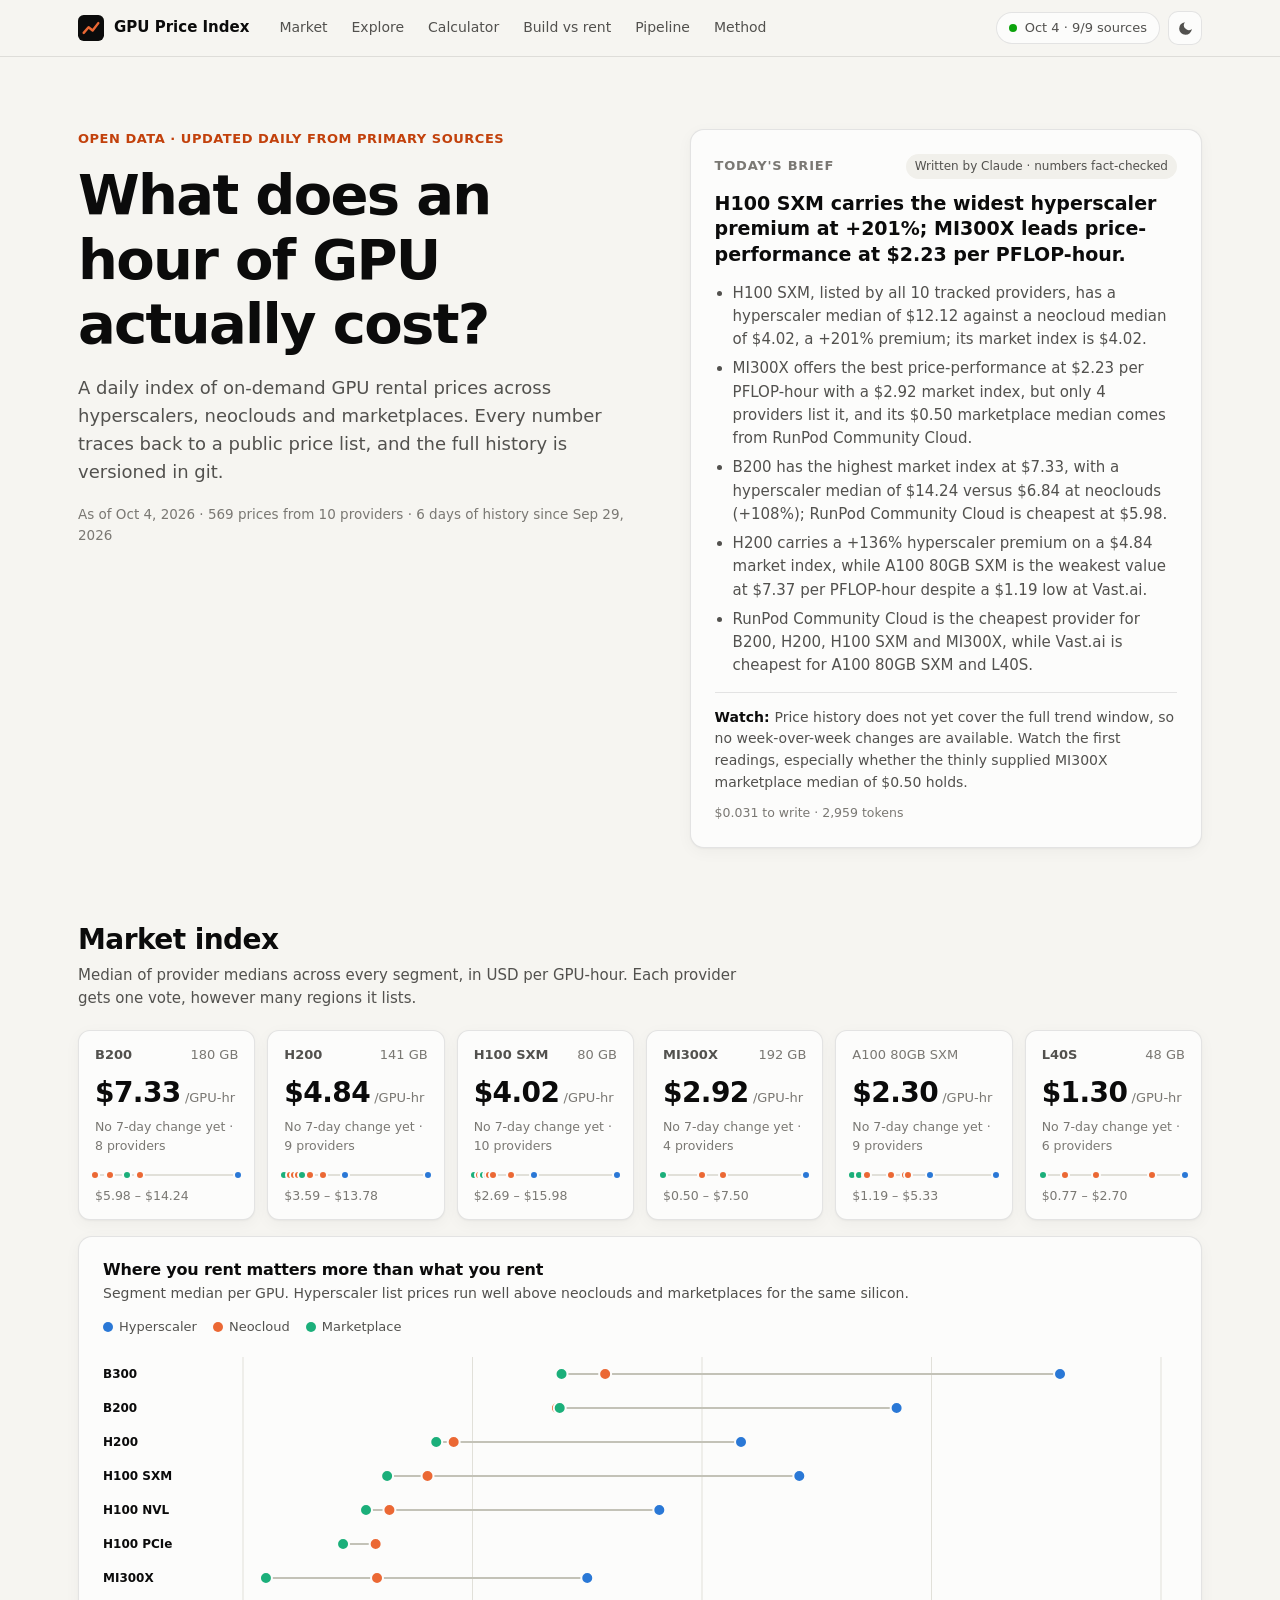
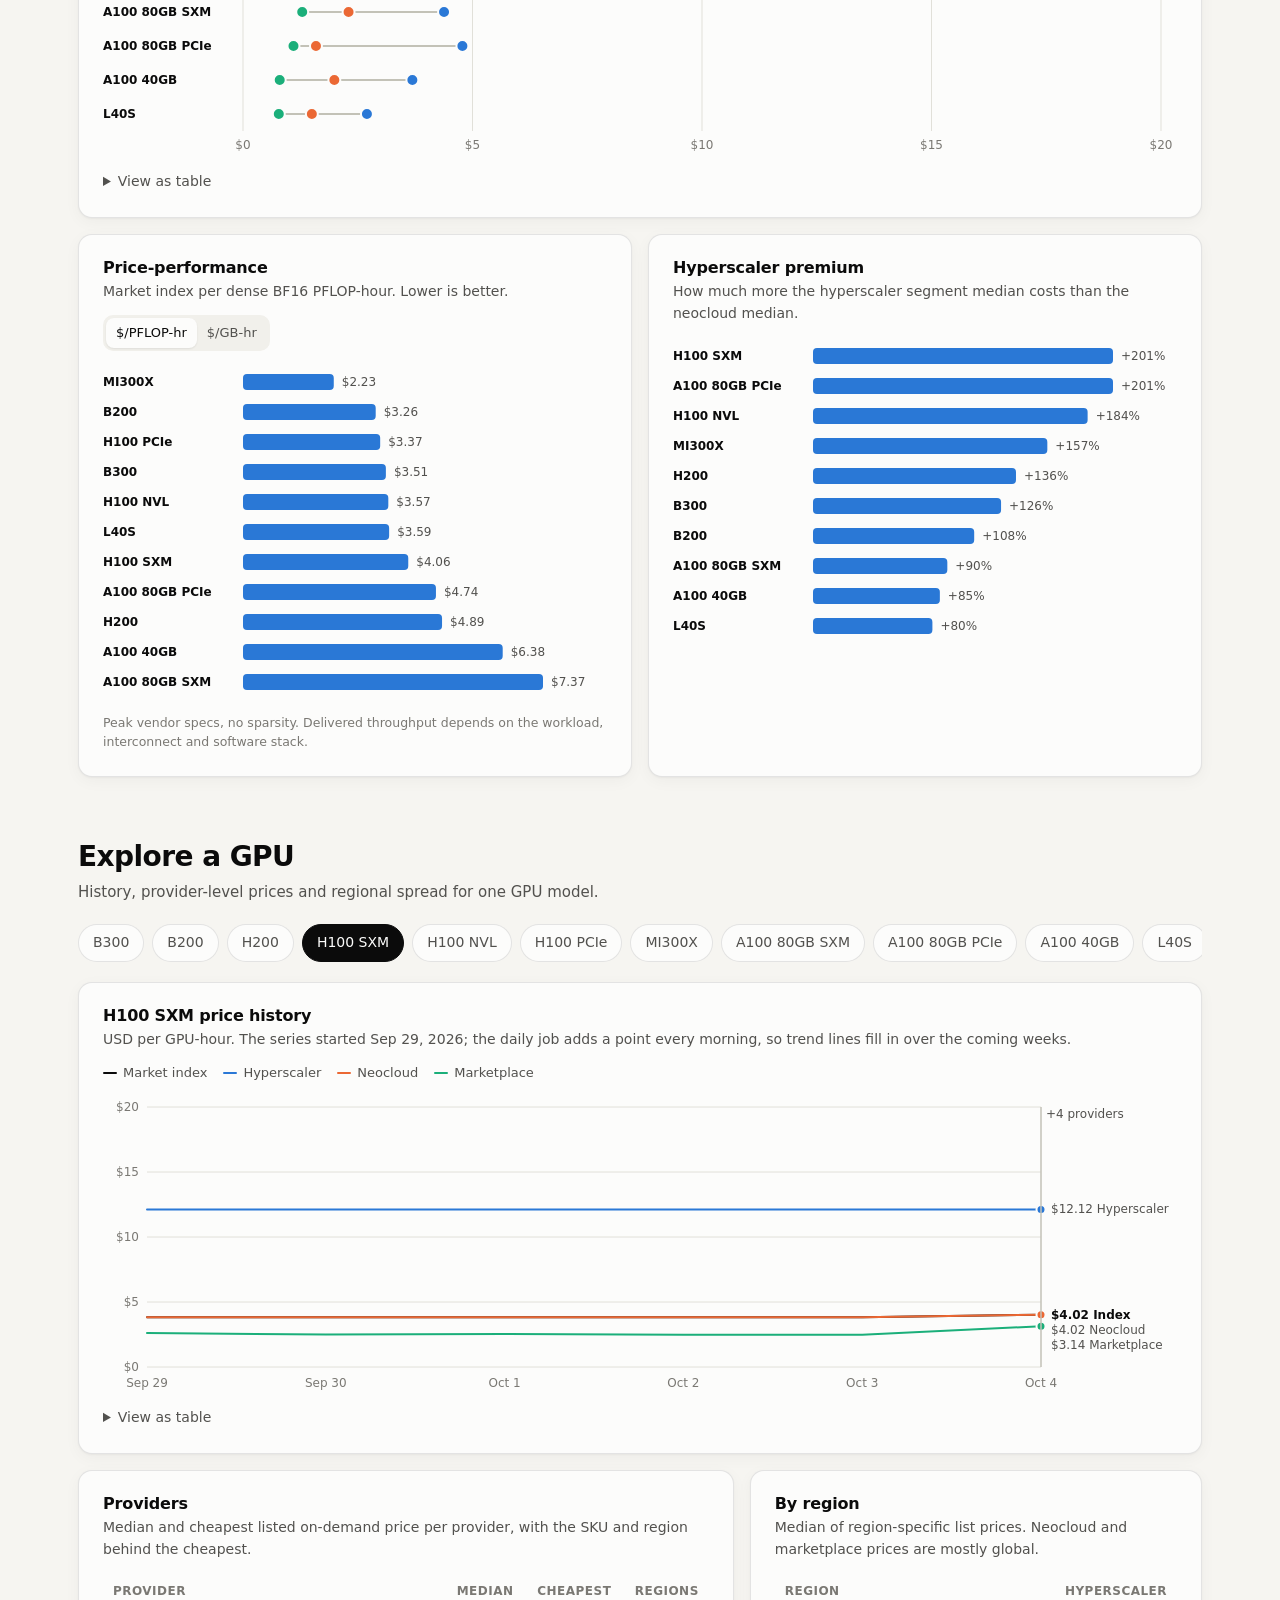
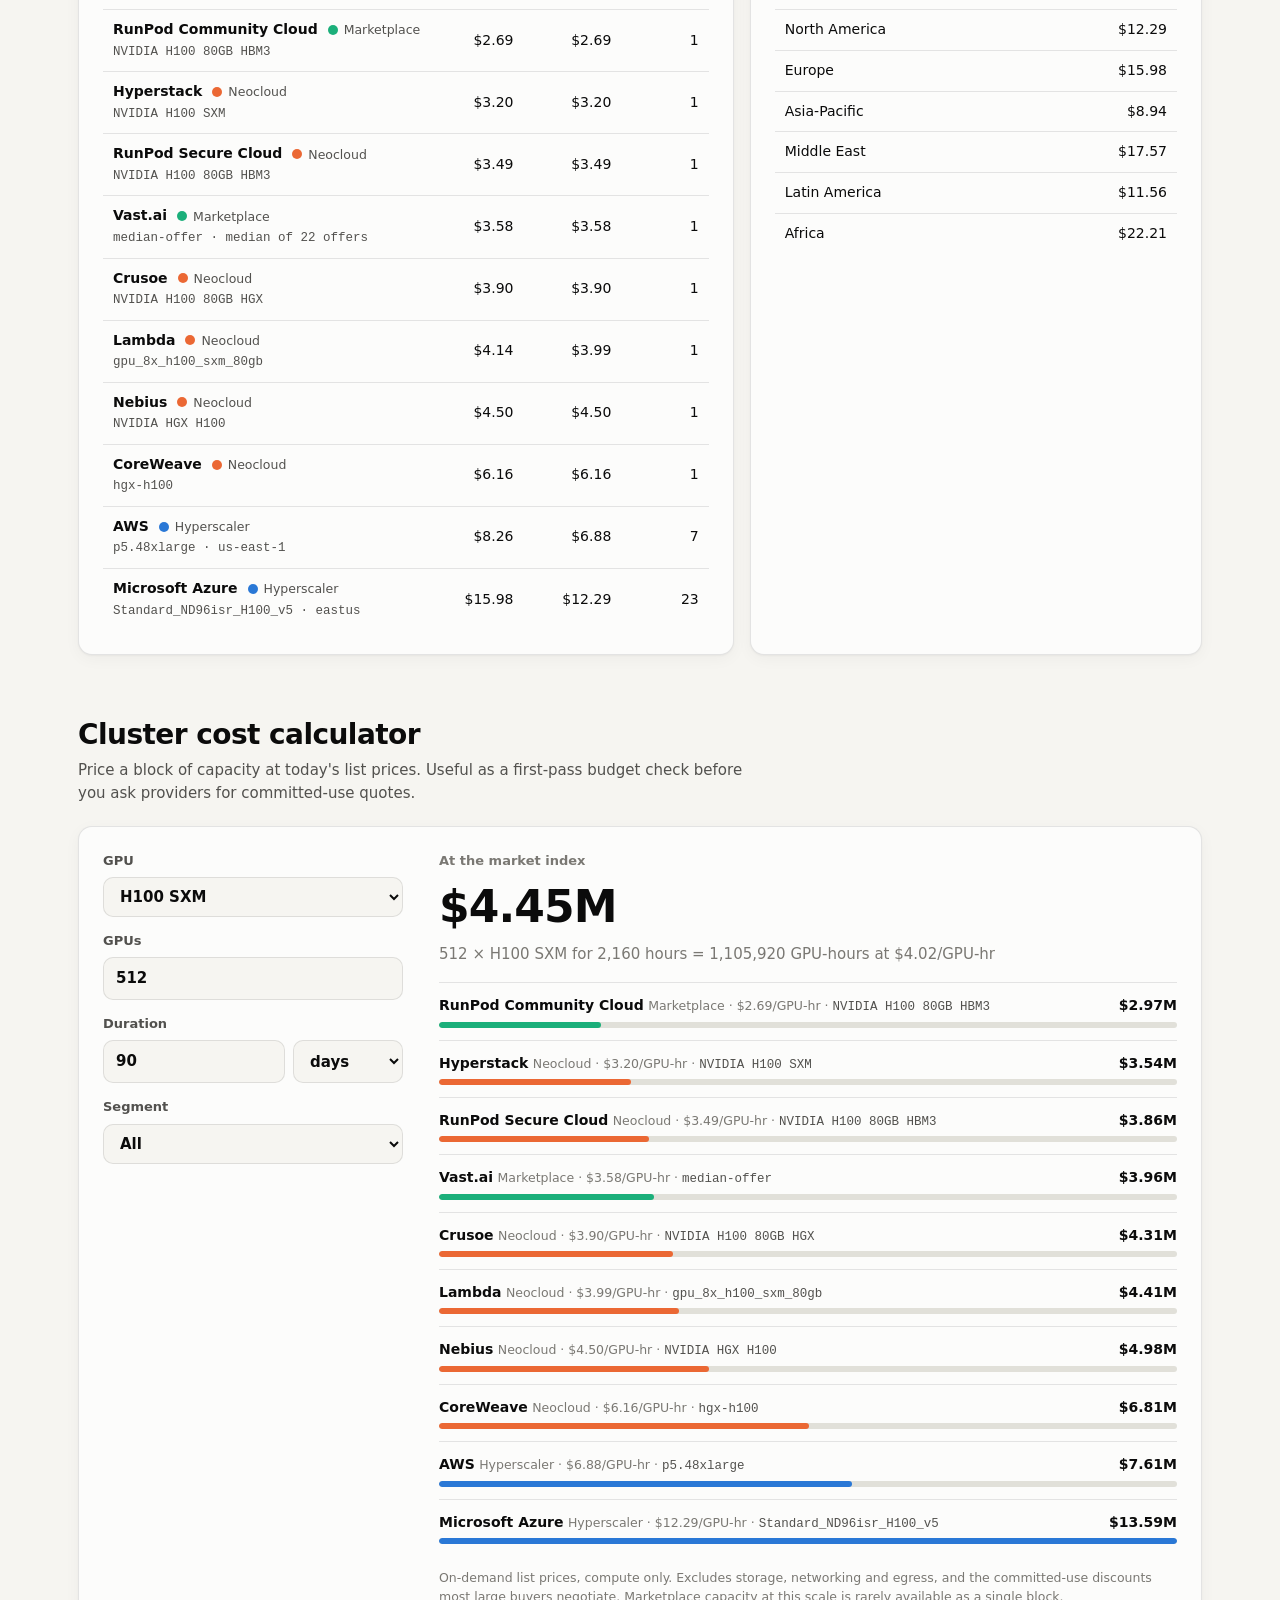
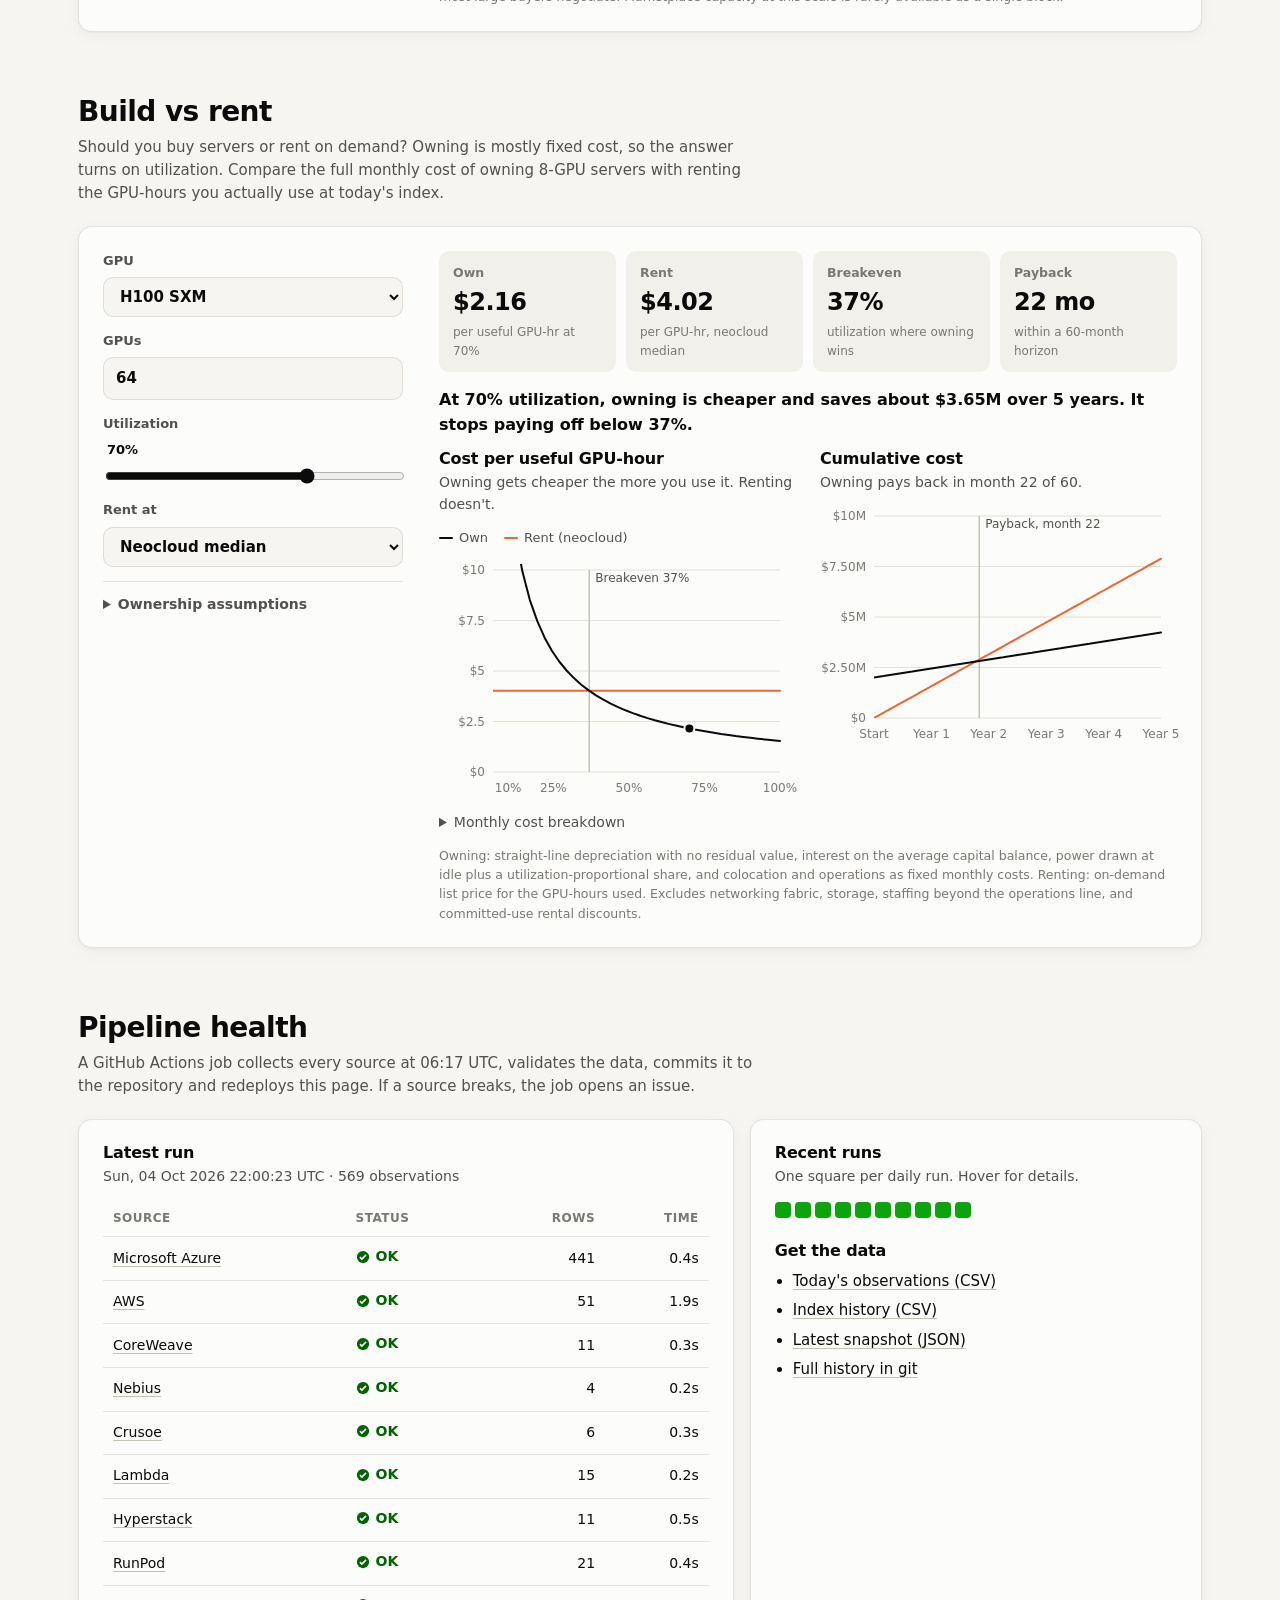
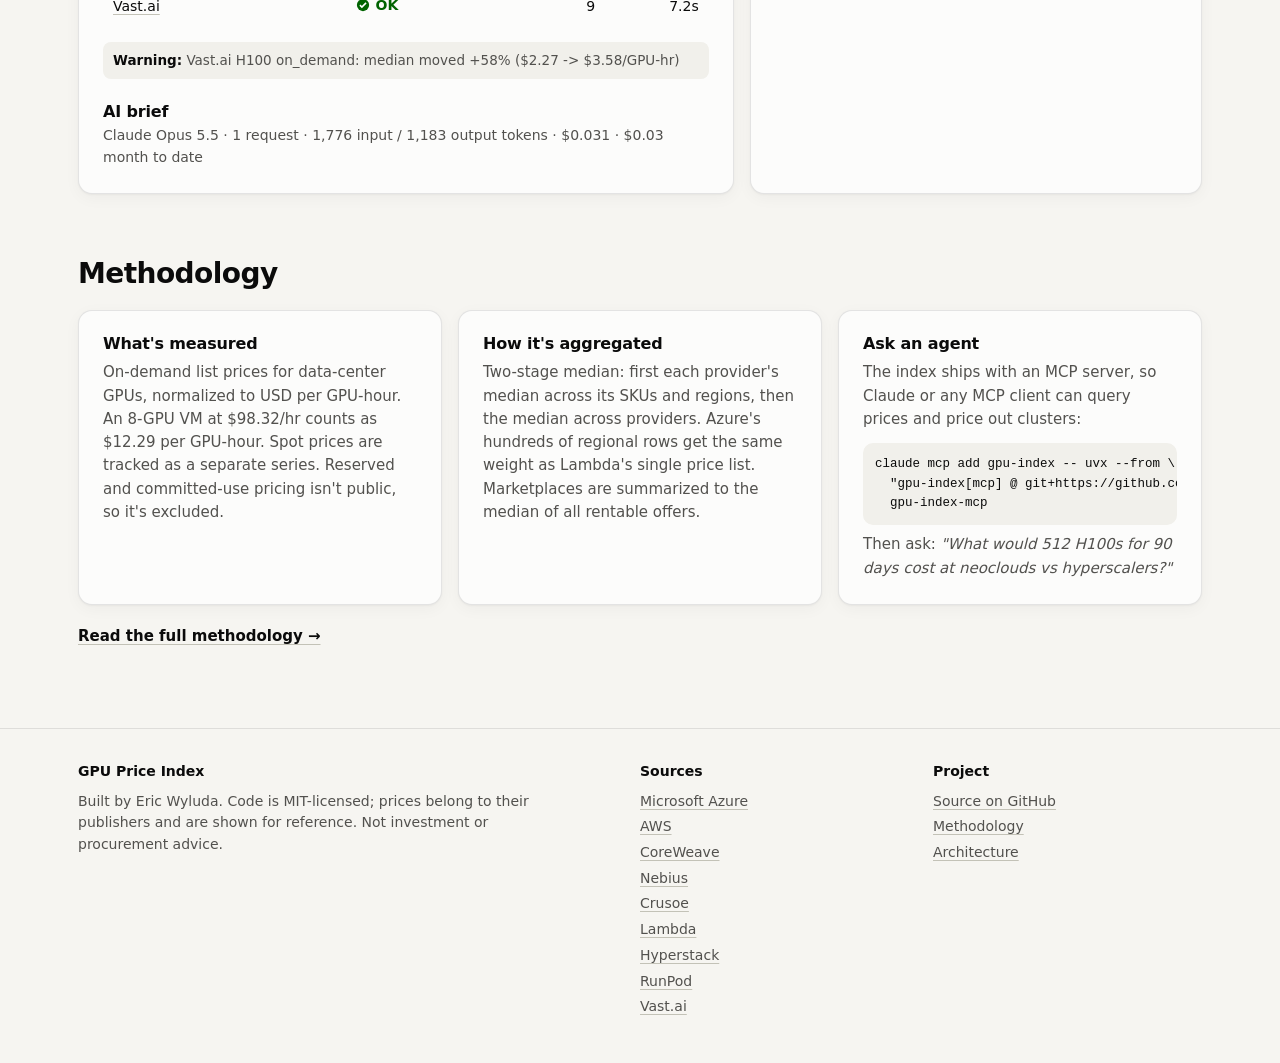
==== commit c8001b86: "Portfolio polish: rename, previews, screenshots, marketplace floor - Rename to gpu-price-index (URLs" ====
--- a/site/index.html
+++ b/site/index.html
@@ -6,7 +6,15 @@
   <title>GPU Price Index</title>
   <meta name="description" content="An open, daily index of GPU rental prices across hyperscalers, neoclouds and marketplaces, built from primary sources.">
   <meta property="og:title" content="GPU Price Index">
-  <meta property="og:description" content="Daily H100, H200, B200, MI300X and A100 rental prices from AWS, Azure, Lambda, RunPod and Vast.ai, with methodology, history and a cluster cost calculator.">
+  <meta property="og:description" content="Daily H100, H200, B200, MI300X and A100 rental prices from 10 providers across hyperscalers, neoclouds and marketplaces, with history, a cluster cost calculator and build-vs-rent analysis.">
+  <meta property="og:type" content="website">
+  <meta property="og:url" content="https://ewyluda.github.io/gpu-price-index/">
+  <meta property="og:image" content="https://ewyluda.github.io/gpu-price-index/og.png">
+  <meta property="og:image:width" content="1280">
+  <meta property="og:image:height" content="640">
+  <meta property="og:image:alt" content="GPU Price Index: what does an hour of GPU actually cost?">
+  <meta name="twitter:card" content="summary_large_image">
+  <link rel="canonical" href="https://ewyluda.github.io/gpu-price-index/">
   <link rel="icon" href="data:image/svg+xml,%3Csvg xmlns='http://www.w3.org/2000/svg' viewBox='0 0 32 32'%3E%3Crect width='32' height='32' rx='7' fill='%230b0b0b'/%3E%3Cpath d='M7 22l6-7 5 4 7-9' stroke='%23eb6834' stroke-width='3' fill='none' stroke-linecap='round' stroke-linejoin='round'/%3E%3C/svg%3E">
   <link rel="stylesheet" href="styles.css">
   <script>
@@ -274,7 +282,7 @@
             <li><a href="data/observations-latest.csv" download>Today's observations (CSV)</a></li>
             <li><a href="data/index-history.csv" download>Index history (CSV)</a></li>
             <li><a href="data/latest.json">Latest snapshot (JSON)</a></li>
-            <li><a href="https://github.com/ewyluda/gpu-rental-rate/tree/main/data/observations">Full history in git</a></li>
+            <li><a href="https://github.com/ewyluda/gpu-price-index/tree/main/data/observations">Full history in git</a></li>
           </ul>
         </div>
       </div>
@@ -297,12 +305,12 @@
           <h3>Ask an agent</h3>
           <p>The index ships with an MCP server, so Claude or any MCP client can query prices and price out clusters:</p>
           <pre><code>claude mcp add gpu-index -- uvx --from \
-  "gpu-index[mcp] @ git+https://github.com/ewyluda/gpu-rental-rate" \
+  "gpu-index[mcp] @ git+https://github.com/ewyluda/gpu-price-index" \
   gpu-index-mcp</code></pre>
           <p>Then ask: <em>"What would 512 H100s for 90 days cost at neoclouds vs hyperscalers?"</em></p>
         </div>
       </div>
-      <p class="method-link"><a href="https://github.com/ewyluda/gpu-rental-rate/blob/main/docs/methodology.md">Read the full methodology →</a></p>
+      <p class="method-link"><a href="https://github.com/ewyluda/gpu-price-index/blob/main/docs/methodology.md">Read the full methodology →</a></p>
     </section>
   </main>
 
@@ -319,9 +327,9 @@
       <div>
         <strong>Project</strong>
         <ul>
-          <li><a href="https://github.com/ewyluda/gpu-rental-rate">Source on GitHub</a></li>
-          <li><a href="https://github.com/ewyluda/gpu-rental-rate/blob/main/docs/methodology.md">Methodology</a></li>
-          <li><a href="https://github.com/ewyluda/gpu-rental-rate/blob/main/docs/architecture.md">Architecture</a></li>
+          <li><a href="https://github.com/ewyluda/gpu-price-index">Source on GitHub</a></li>
+          <li><a href="https://github.com/ewyluda/gpu-price-index/blob/main/docs/methodology.md">Methodology</a></li>
+          <li><a href="https://github.com/ewyluda/gpu-price-index/blob/main/docs/architecture.md">Architecture</a></li>
         </ul>
       </div>
     </div>
--- a/site/styles.css
+++ b/site/styles.css
@@ -232,6 +232,7 @@
 }
 .tooltip b { display: block; margin-bottom: 4px; }
 .tooltip .tt-row { display: flex; justify-content: space-between; gap: 16px; font-variant-numeric: tabular-nums; }
+.tooltip .tt-note { margin-top: 6px; padding-top: 6px; border-top: 1px solid var(--border); color: var(--ink-2); font-size: 12px; }
 .tooltip .tt-row span:first-child { display: inline-flex; align-items: center; gap: 6px; color: var(--ink-2); }
 
 /* ---- Filters & tables -------------------------------------------------- */
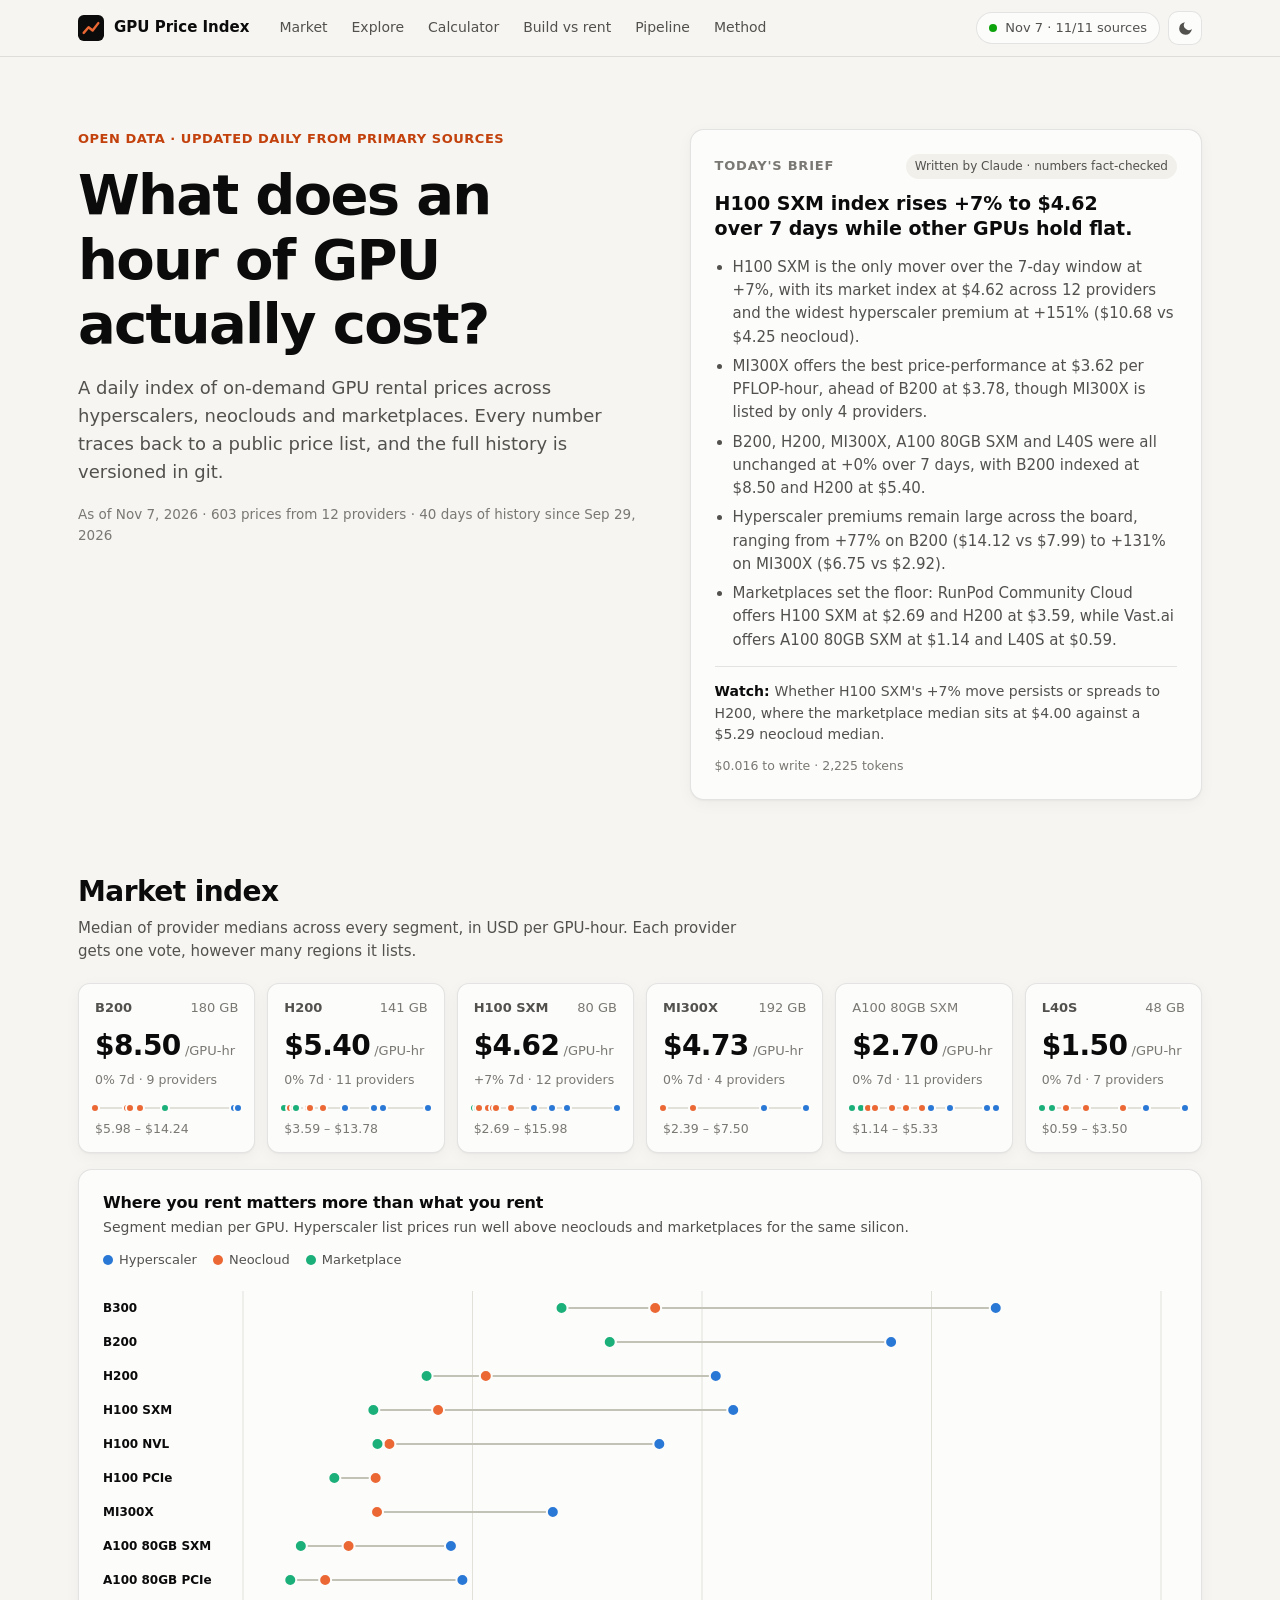
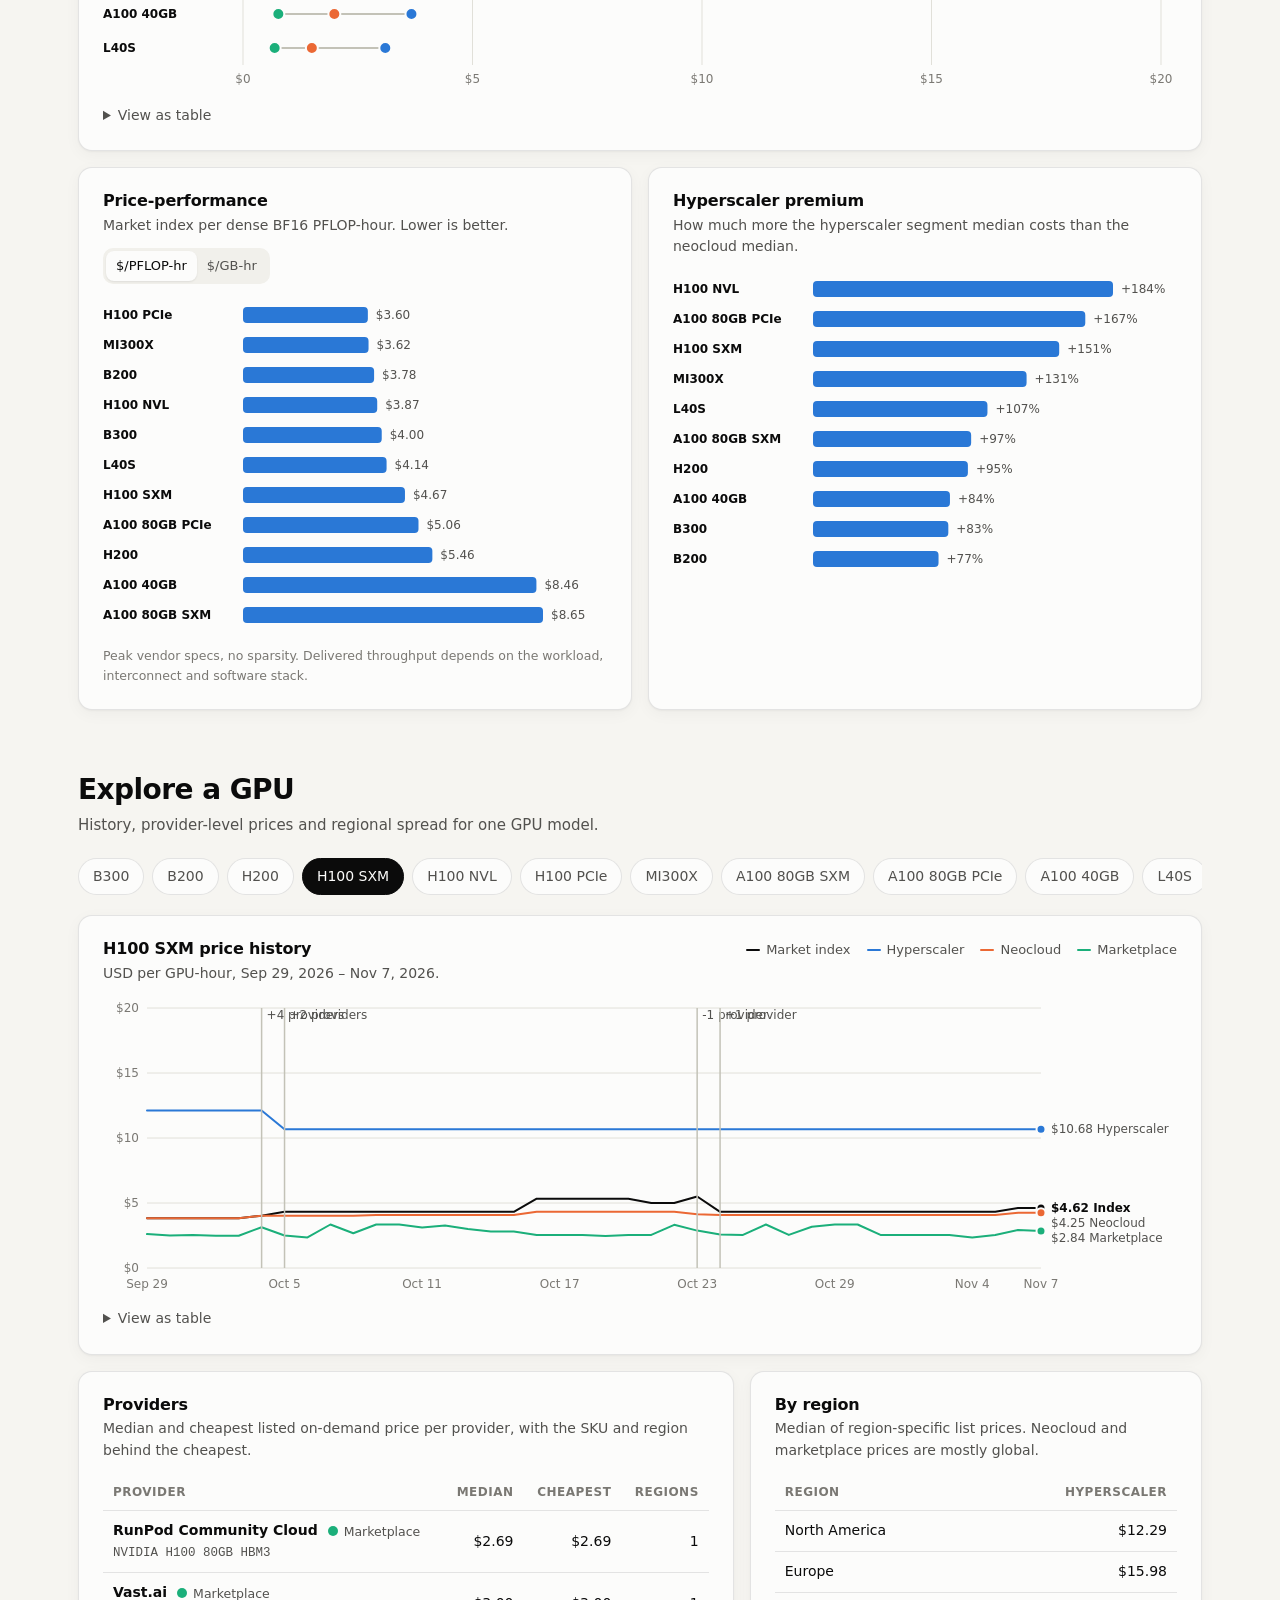
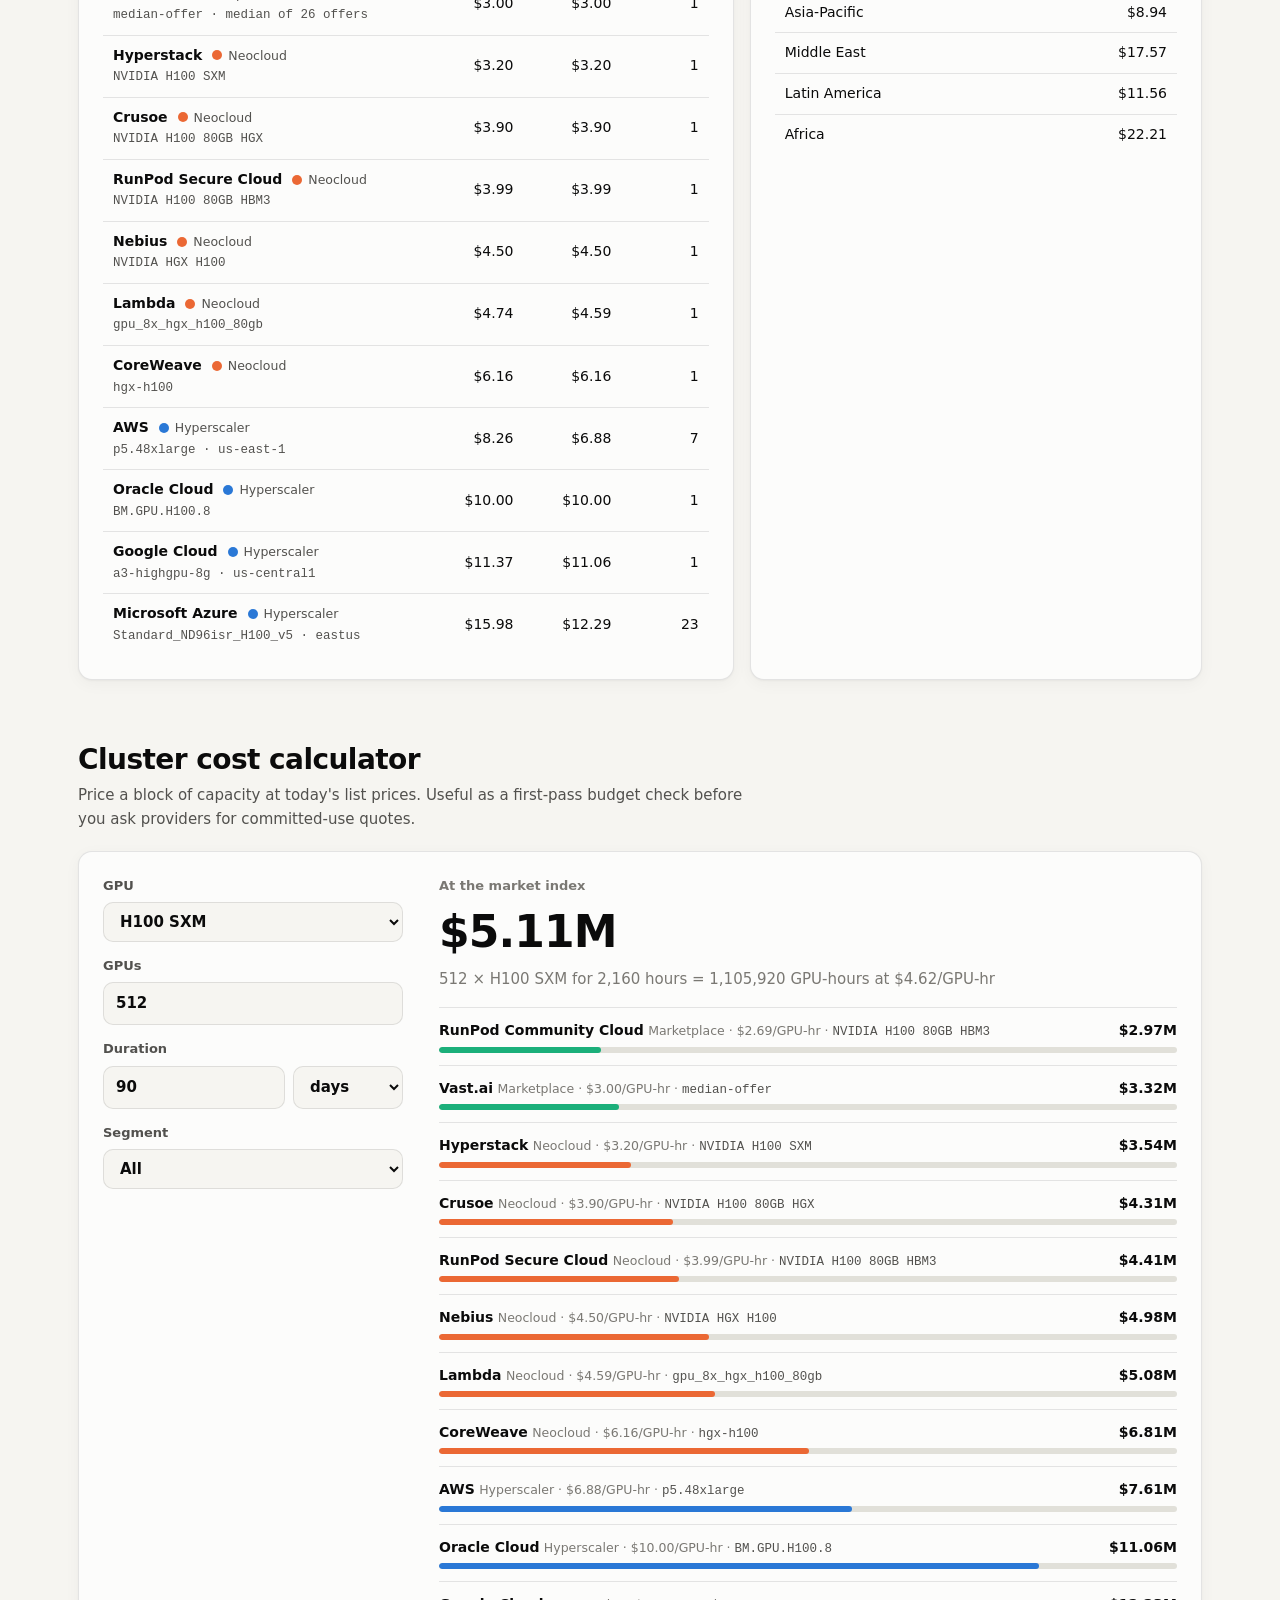
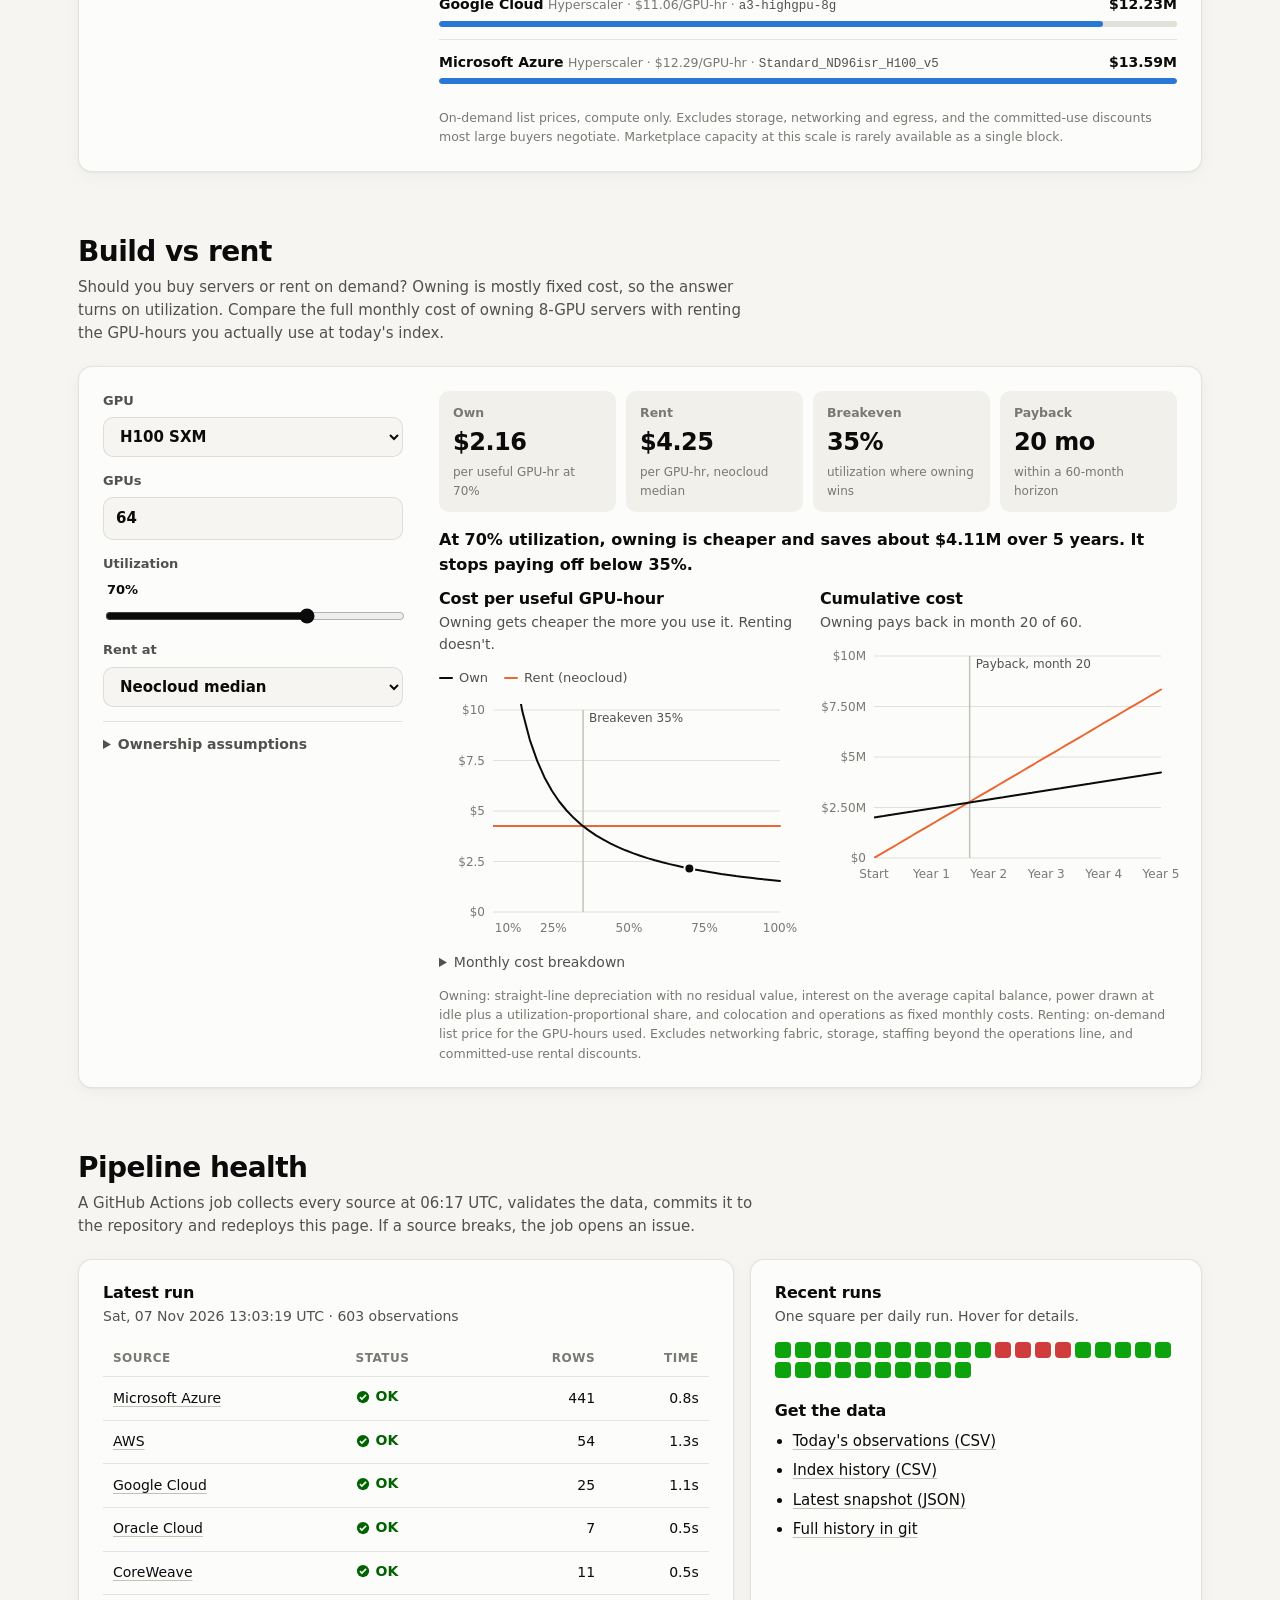
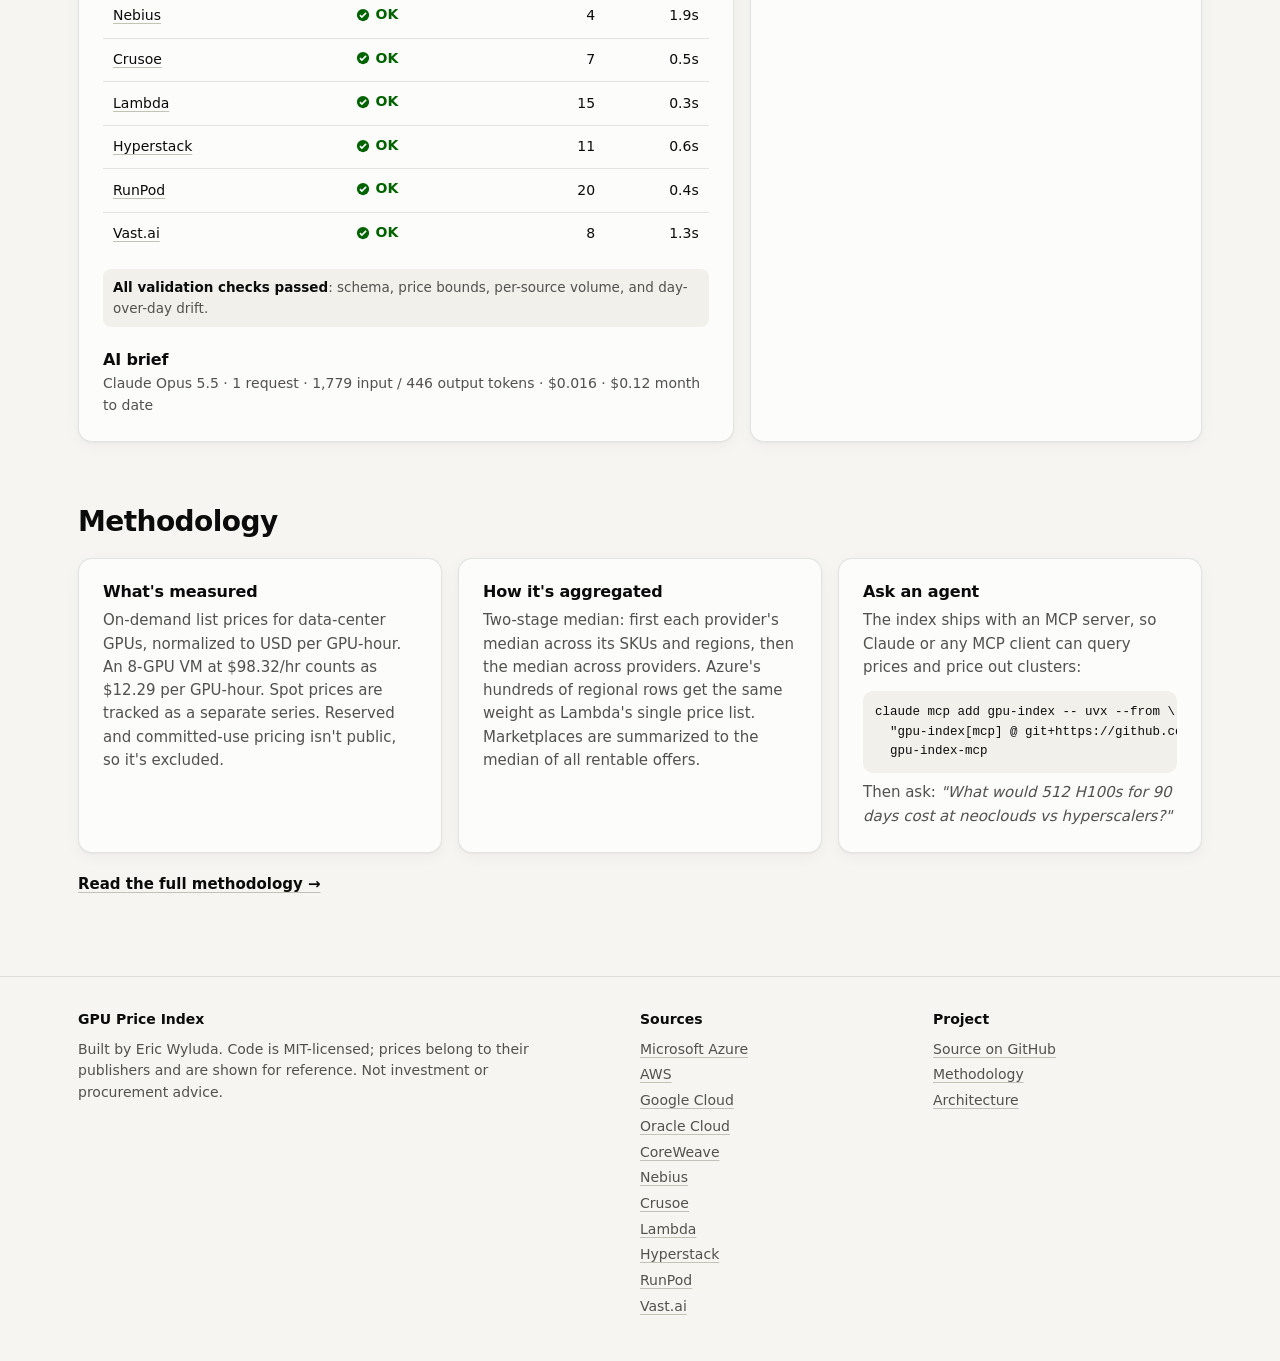
==== commit db394ab7: "Add Runcrate as a price source Public JSON price feed, one observation per GPU type with live offers" ====
--- a/site/index.html
+++ b/site/index.html
@@ -6,7 +6,7 @@
   <title>GPU Price Index</title>
   <meta name="description" content="An open, daily index of GPU rental prices across hyperscalers, neoclouds and marketplaces, built from primary sources.">
   <meta property="og:title" content="GPU Price Index">
-  <meta property="og:description" content="Daily H100, H200, B200, MI300X and A100 rental prices from 10 providers across hyperscalers, neoclouds and marketplaces, with history, a cluster cost calculator and build-vs-rent analysis.">
+  <meta property="og:description" content="Daily H100, H200, B200, MI300X and A100 rental prices from 13 providers across hyperscalers, neoclouds and marketplaces, with history, a cluster cost calculator and build-vs-rent analysis.">
   <meta property="og:type" content="website">
   <meta property="og:url" content="https://ewyluda.github.io/gpu-price-index/">
   <meta property="og:image" content="https://ewyluda.github.io/gpu-price-index/og.png">
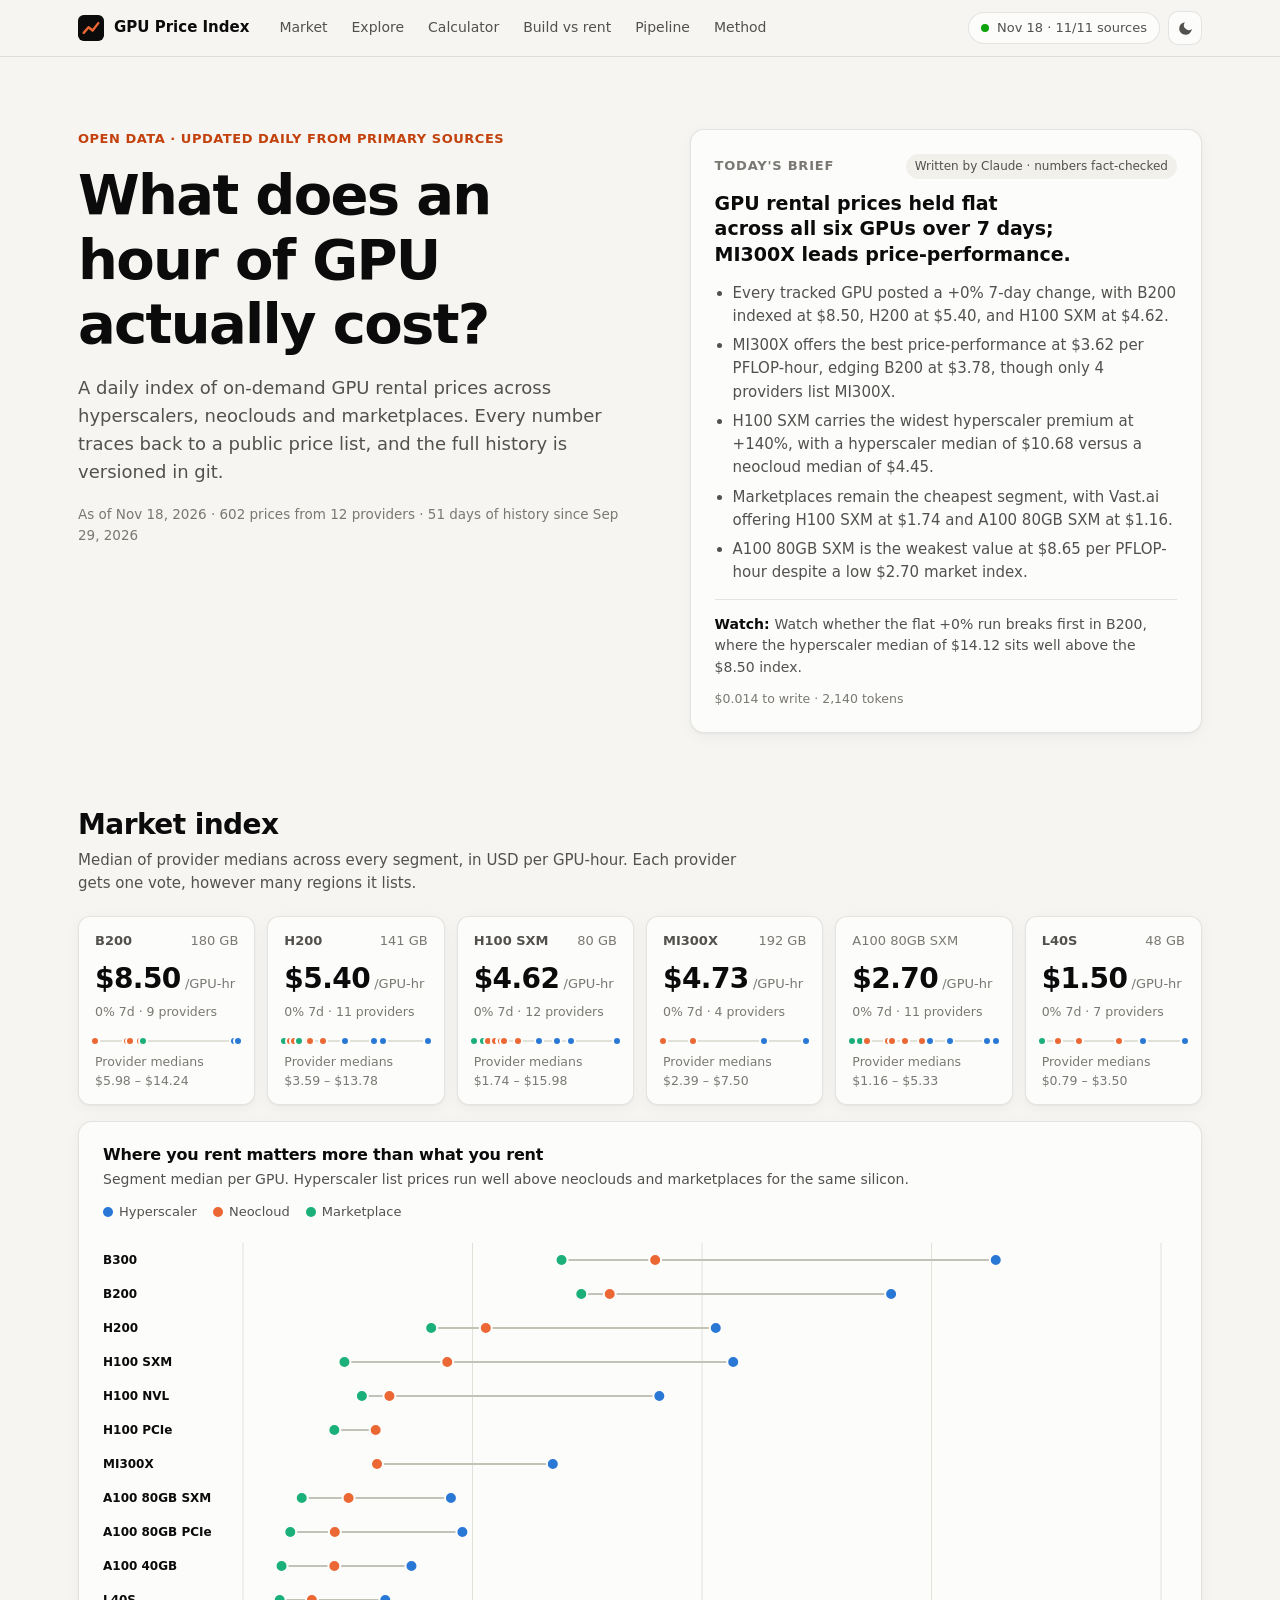
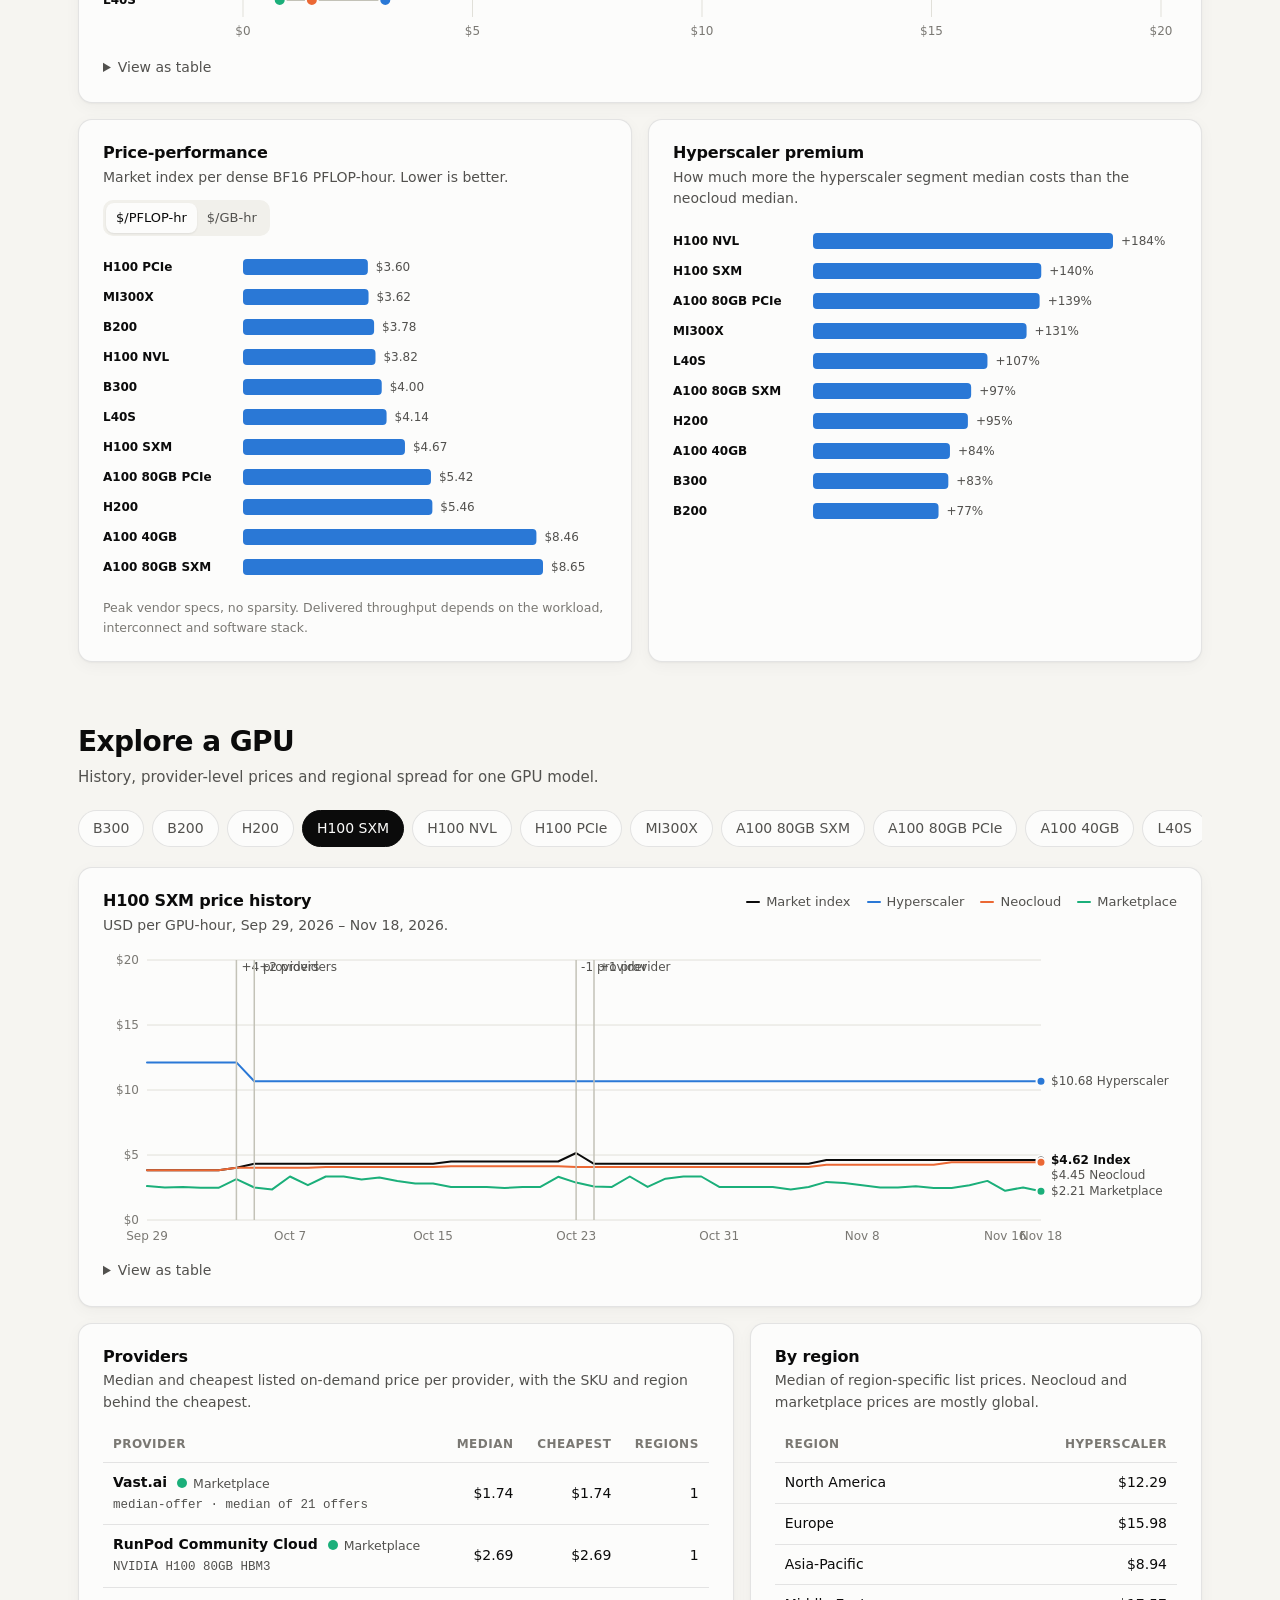
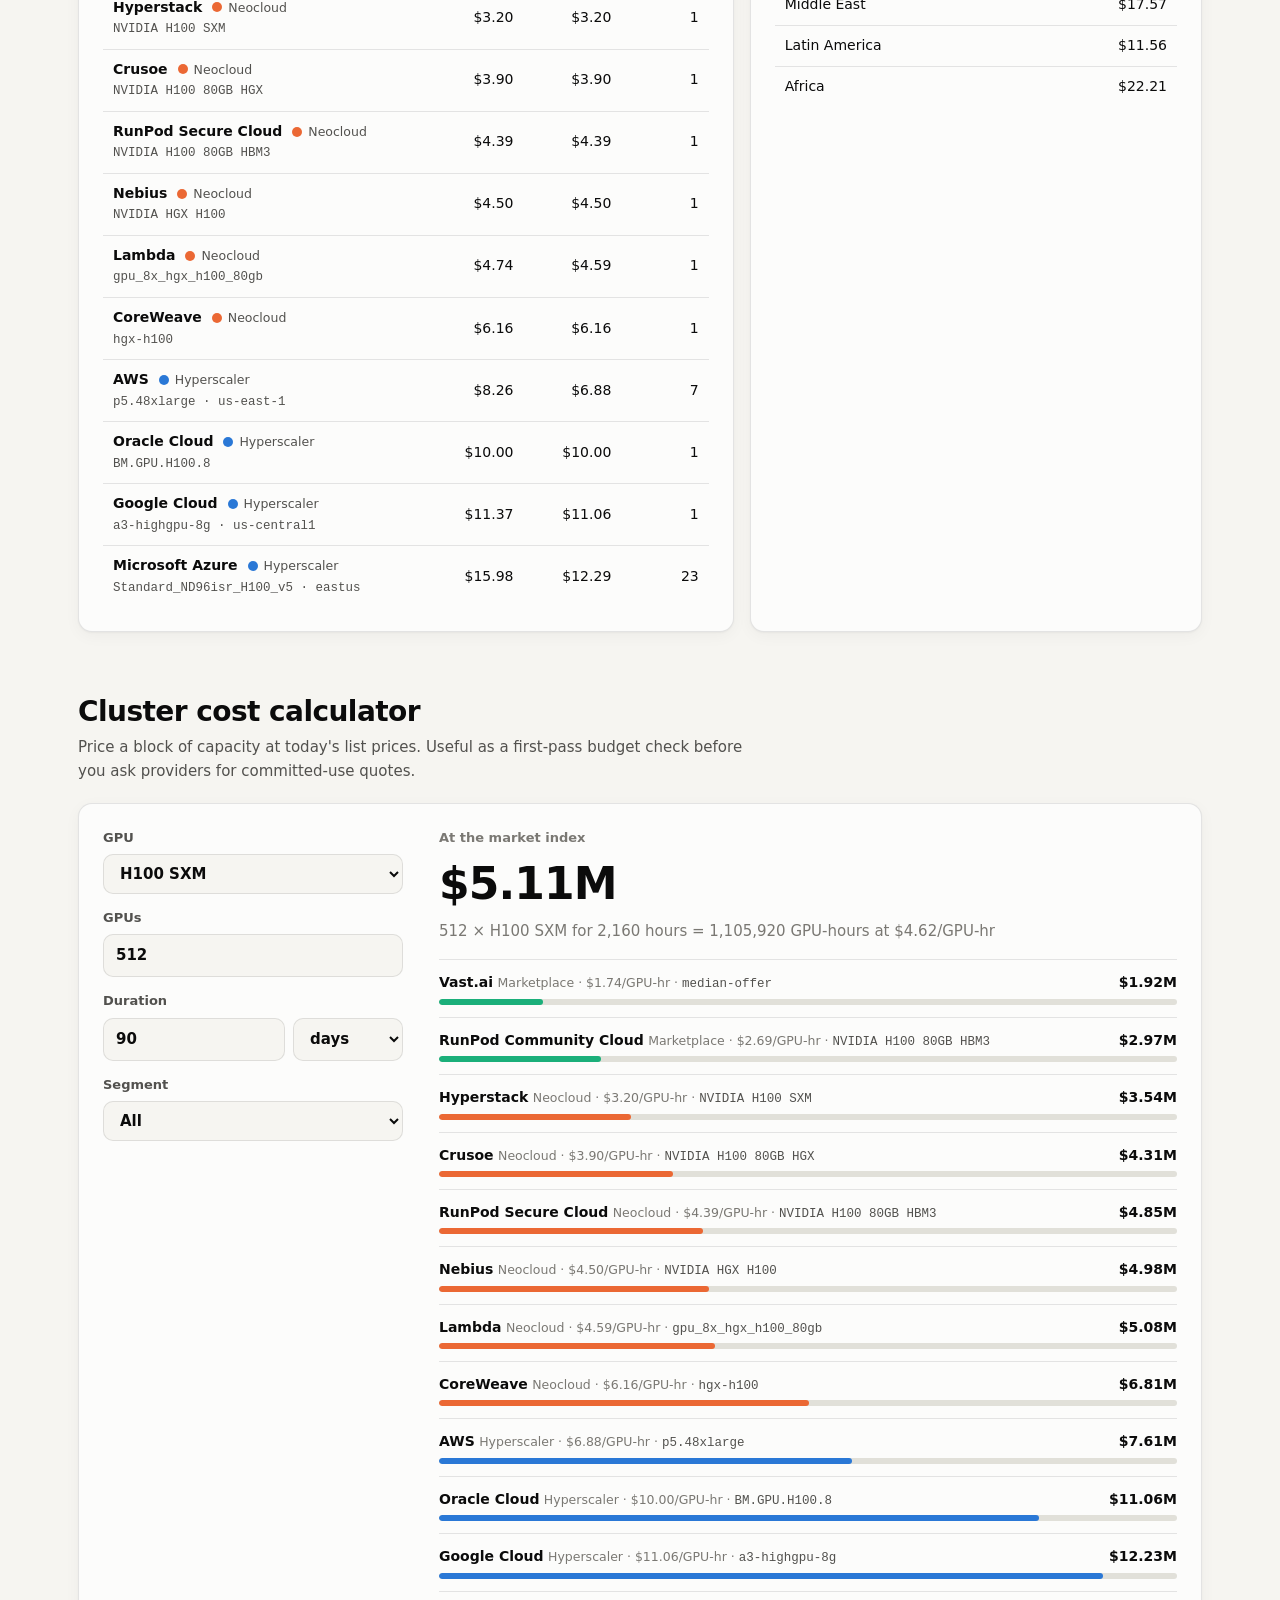
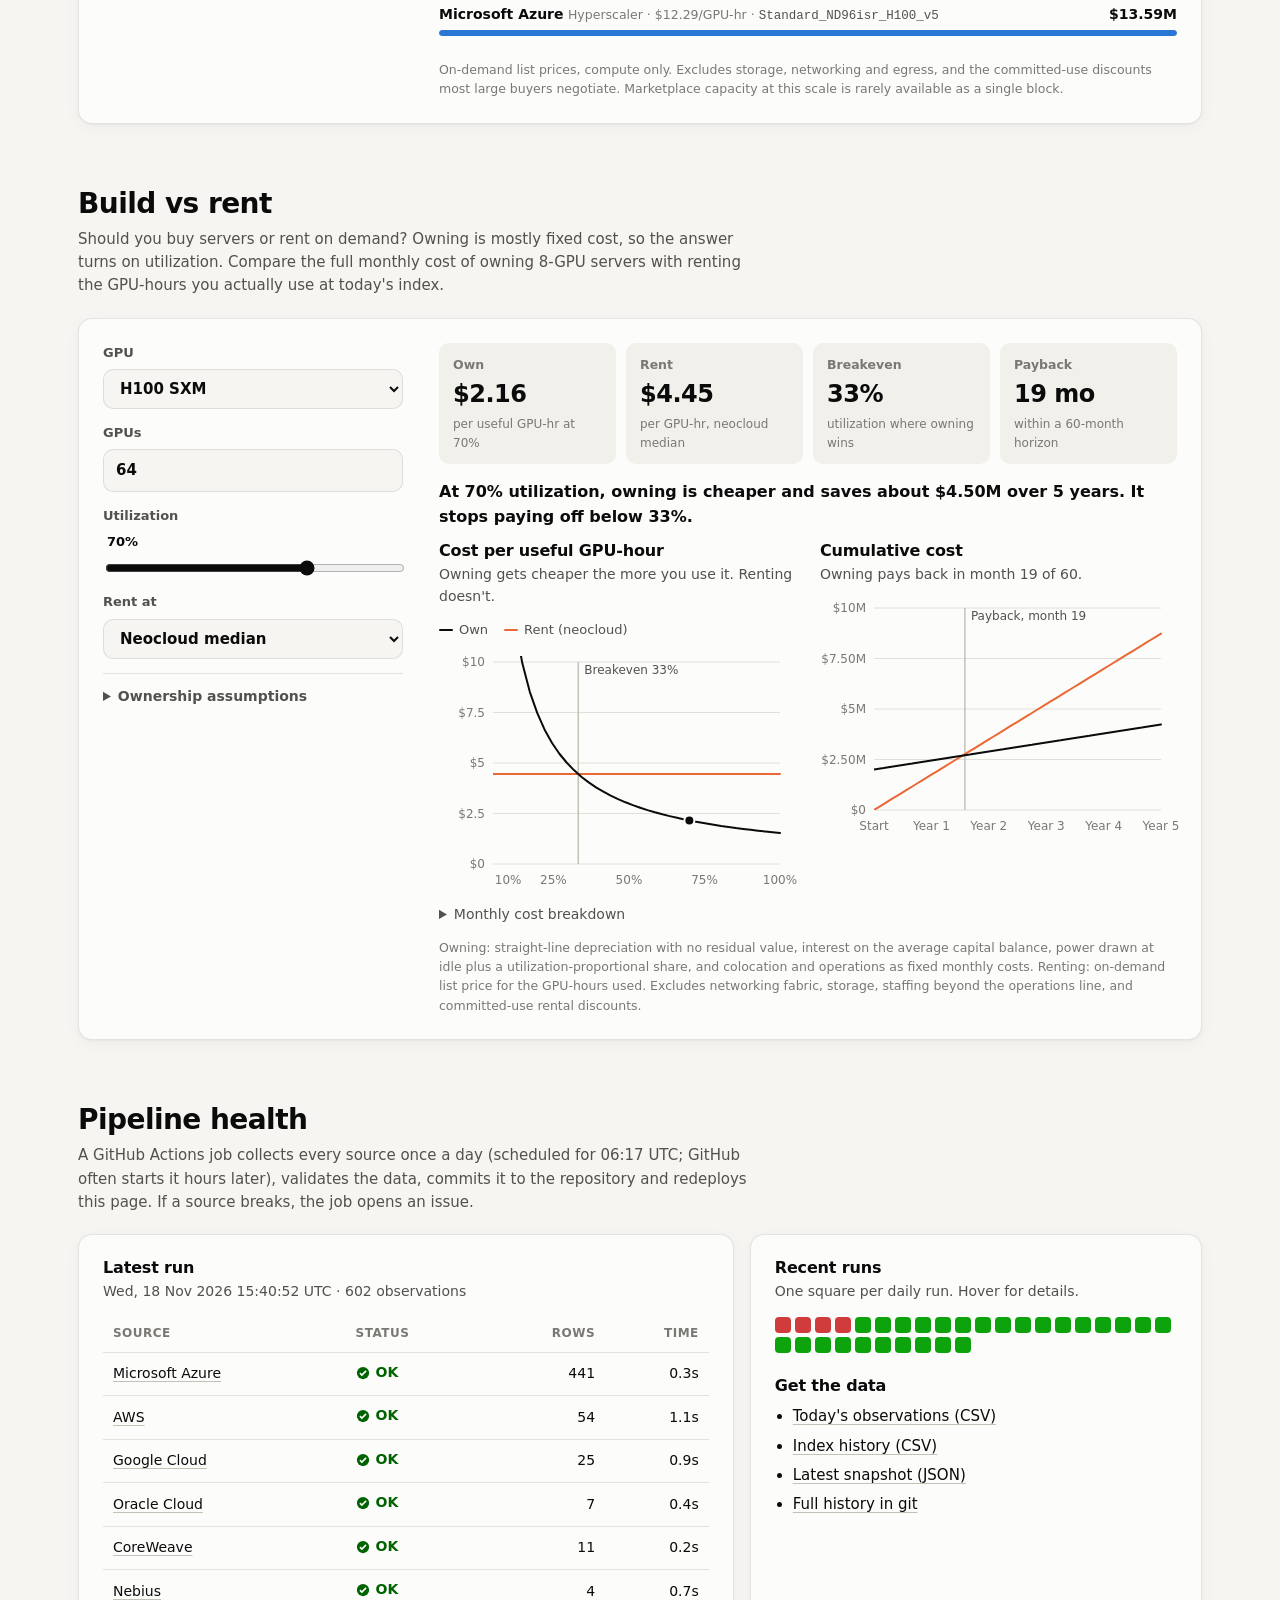
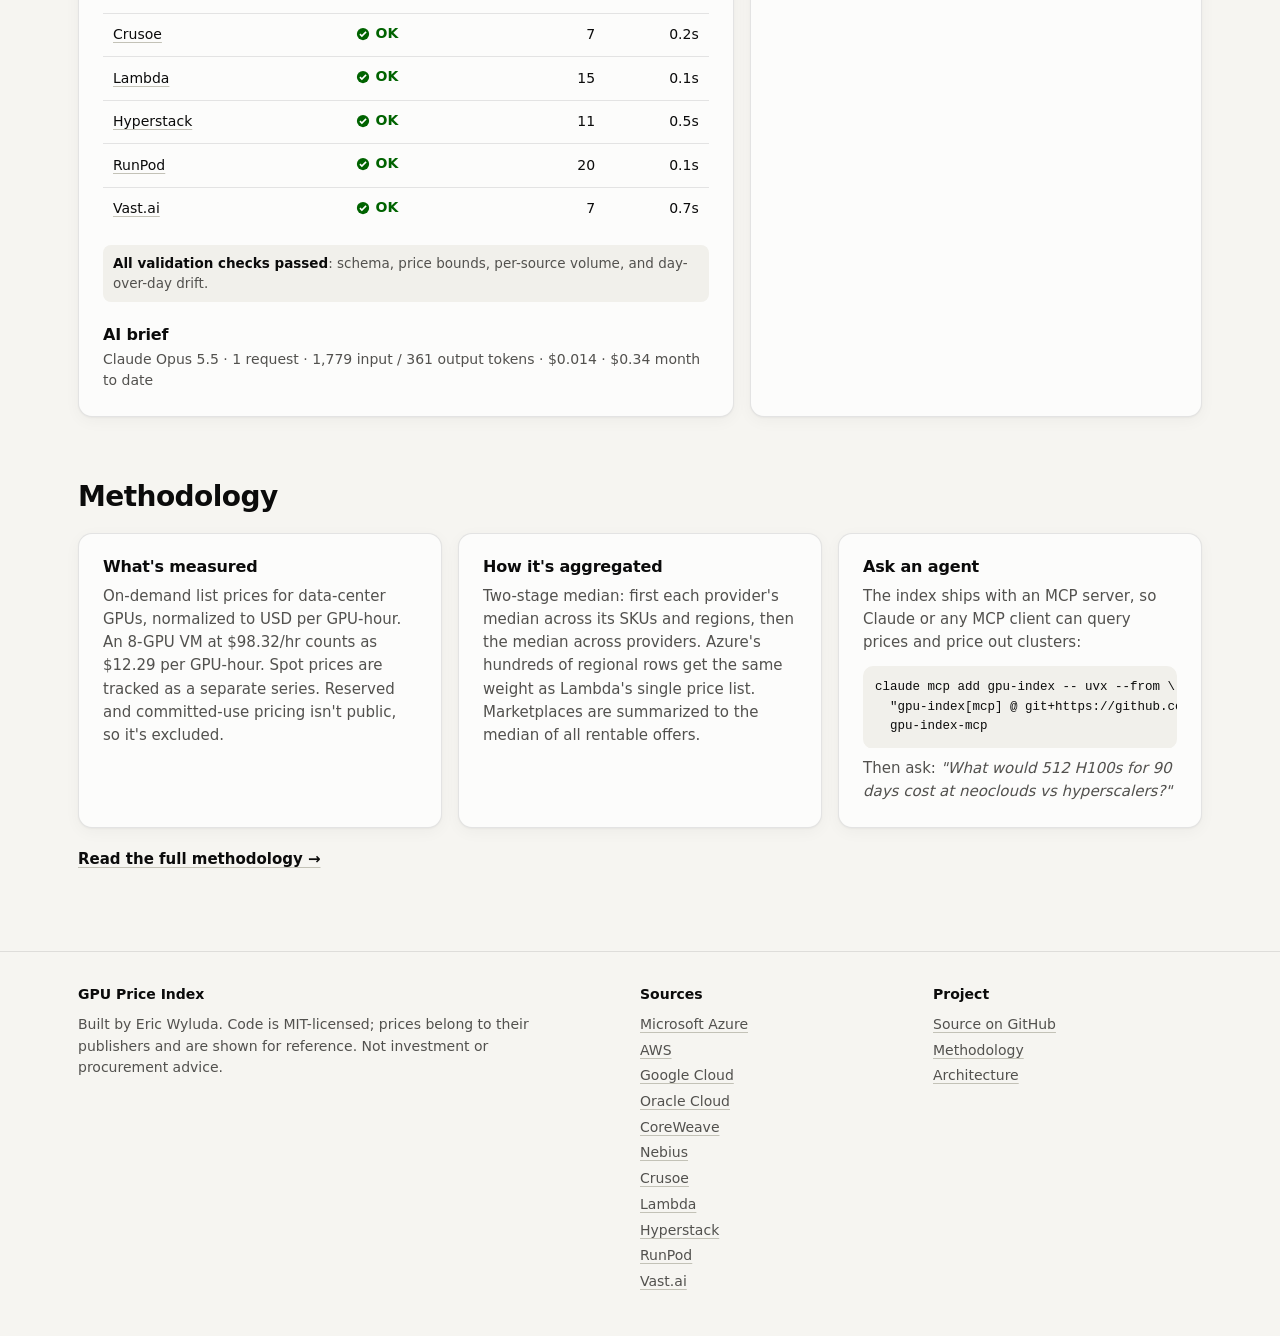
==== commit 52eb8867: "Fix audit findings: restate Crusoe rows, collect AWS EU, rank all GPUs - Crusoe: from 2026-10-16 to " ====
--- a/site/index.html
+++ b/site/index.html
@@ -6,7 +6,7 @@
   <title>GPU Price Index</title>
   <meta name="description" content="An open, daily index of GPU rental prices across hyperscalers, neoclouds and marketplaces, built from primary sources.">
   <meta property="og:title" content="GPU Price Index">
-  <meta property="og:description" content="Daily H100, H200, B200, MI300X and A100 rental prices from 13 providers across hyperscalers, neoclouds and marketplaces, with history, a cluster cost calculator and build-vs-rent analysis.">
+  <meta property="og:description" content="Daily H100, H200, B200, MI300X and A100 rental prices from 12 providers across hyperscalers, neoclouds and marketplaces, with history, a cluster cost calculator and build-vs-rent analysis.">
   <meta property="og:type" content="website">
   <meta property="og:url" content="https://ewyluda.github.io/gpu-price-index/">
   <meta property="og:image" content="https://ewyluda.github.io/gpu-price-index/og.png">
@@ -262,7 +262,7 @@
     <section class="wrap section" id="pipeline" aria-labelledby="pipeline-title">
       <div class="section-head">
         <h2 id="pipeline-title">Pipeline health</h2>
-        <p>A GitHub Actions job collects every source at 06:17 UTC, validates the data, commits it to the repository and redeploys this page. If a source breaks, the job opens an issue.</p>
+        <p>A GitHub Actions job collects every source once a day (scheduled for 06:17 UTC; GitHub often starts it hours later), validates the data, commits it to the repository and redeploys this page. If a source breaks, the job opens an issue.</p>
       </div>
       <div class="grid-2 grid-wide-left">
         <div class="card">
